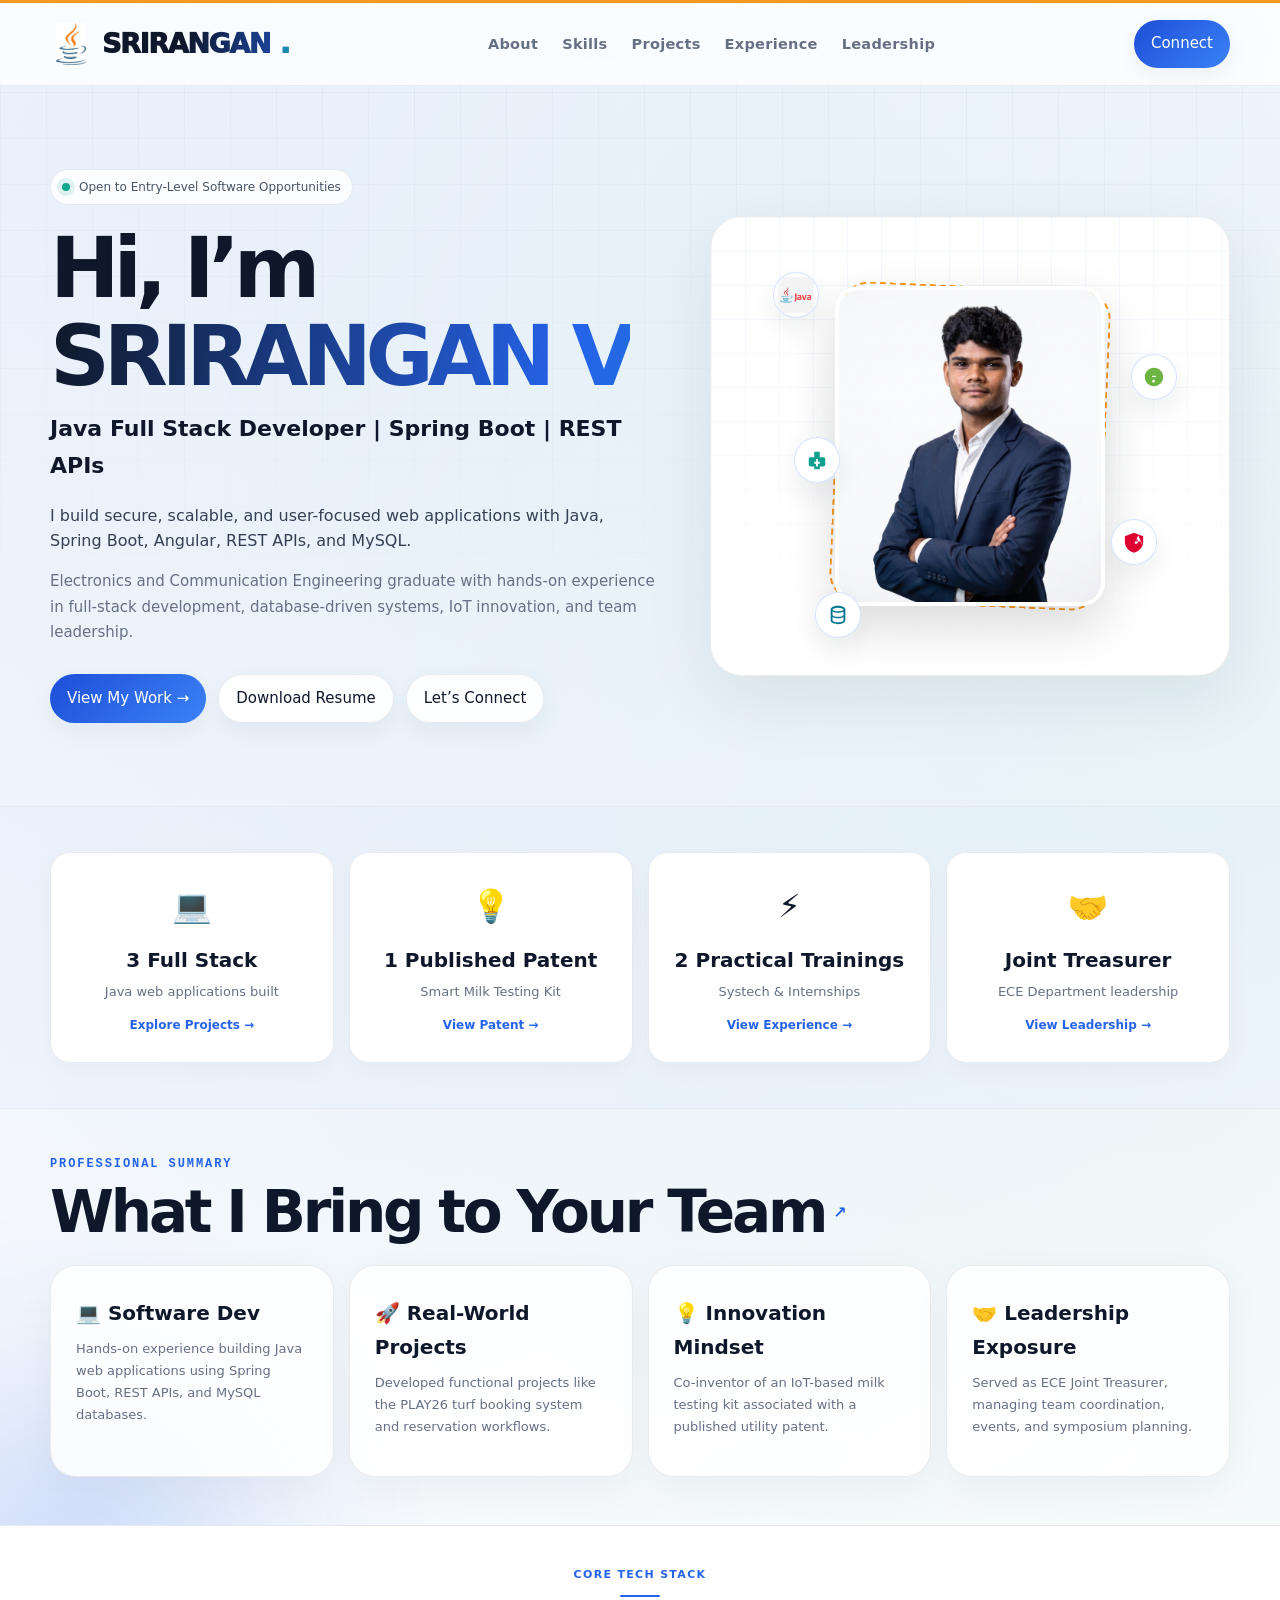
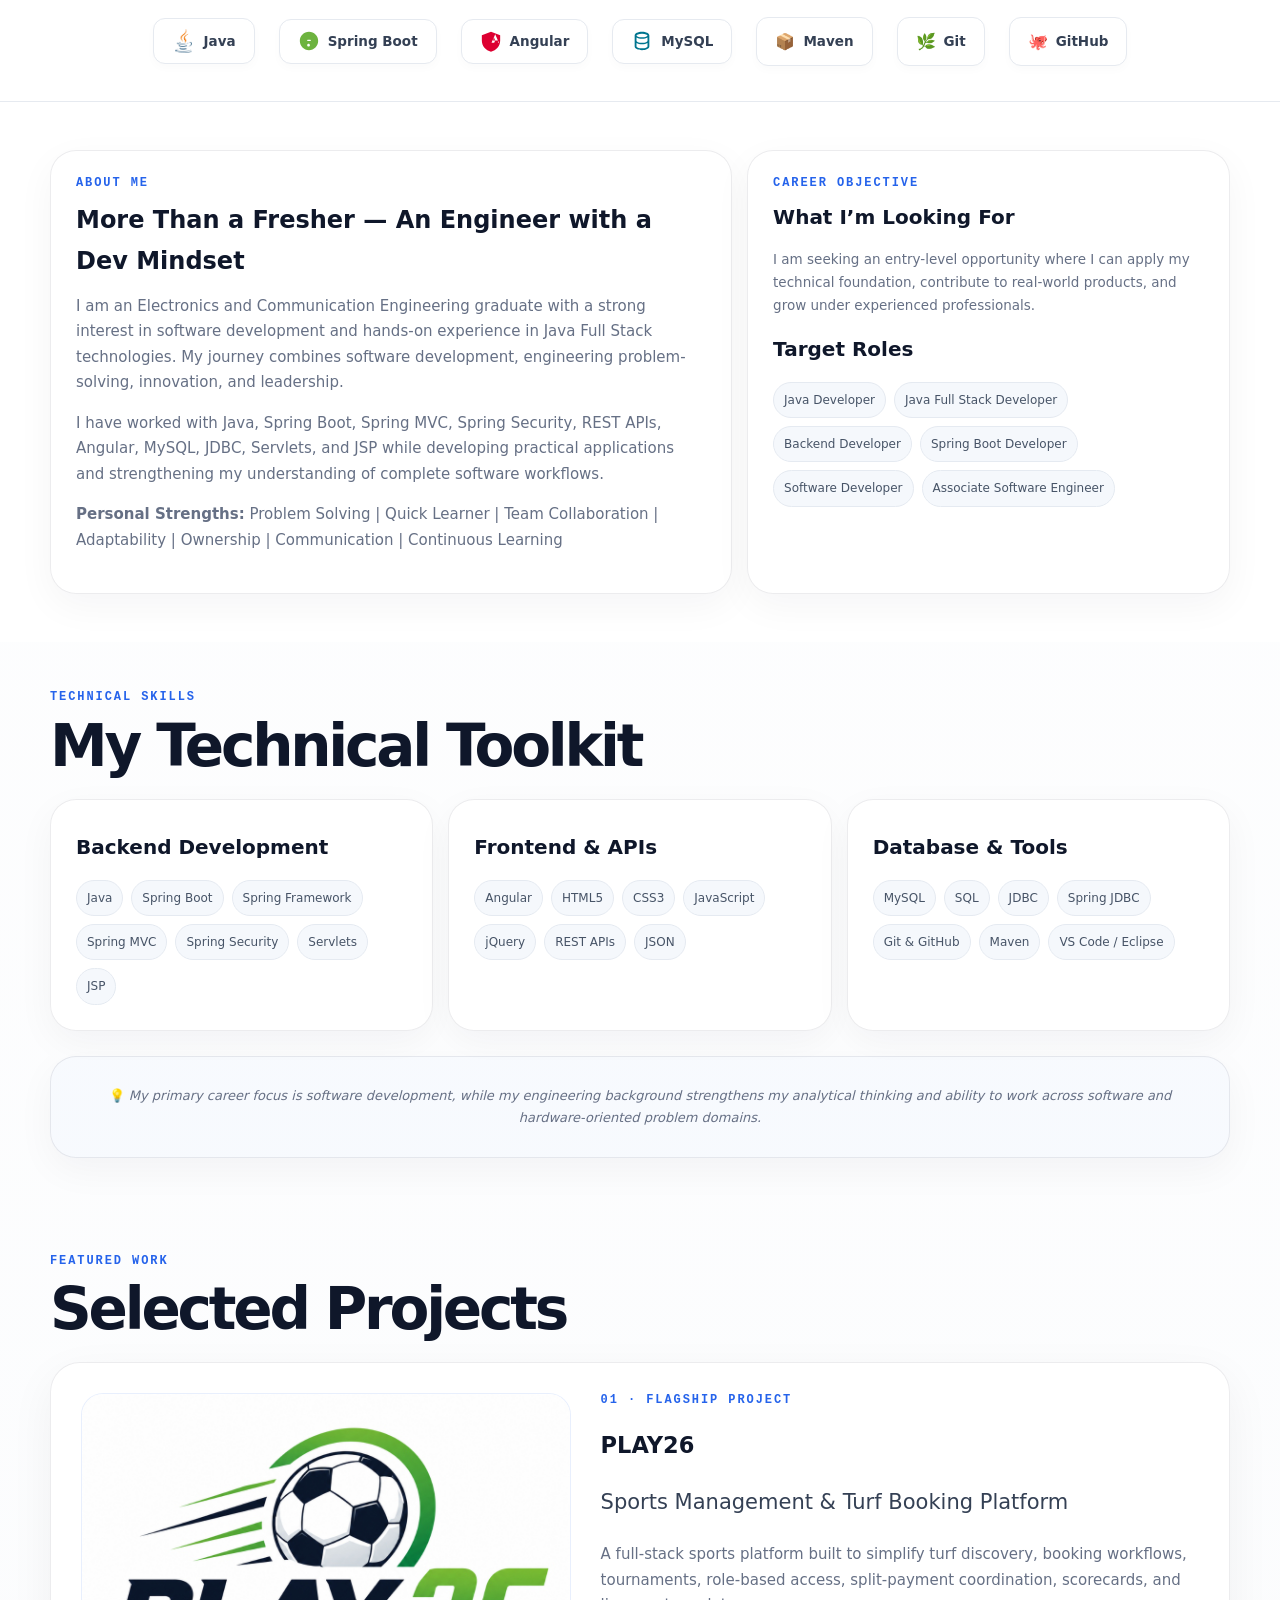
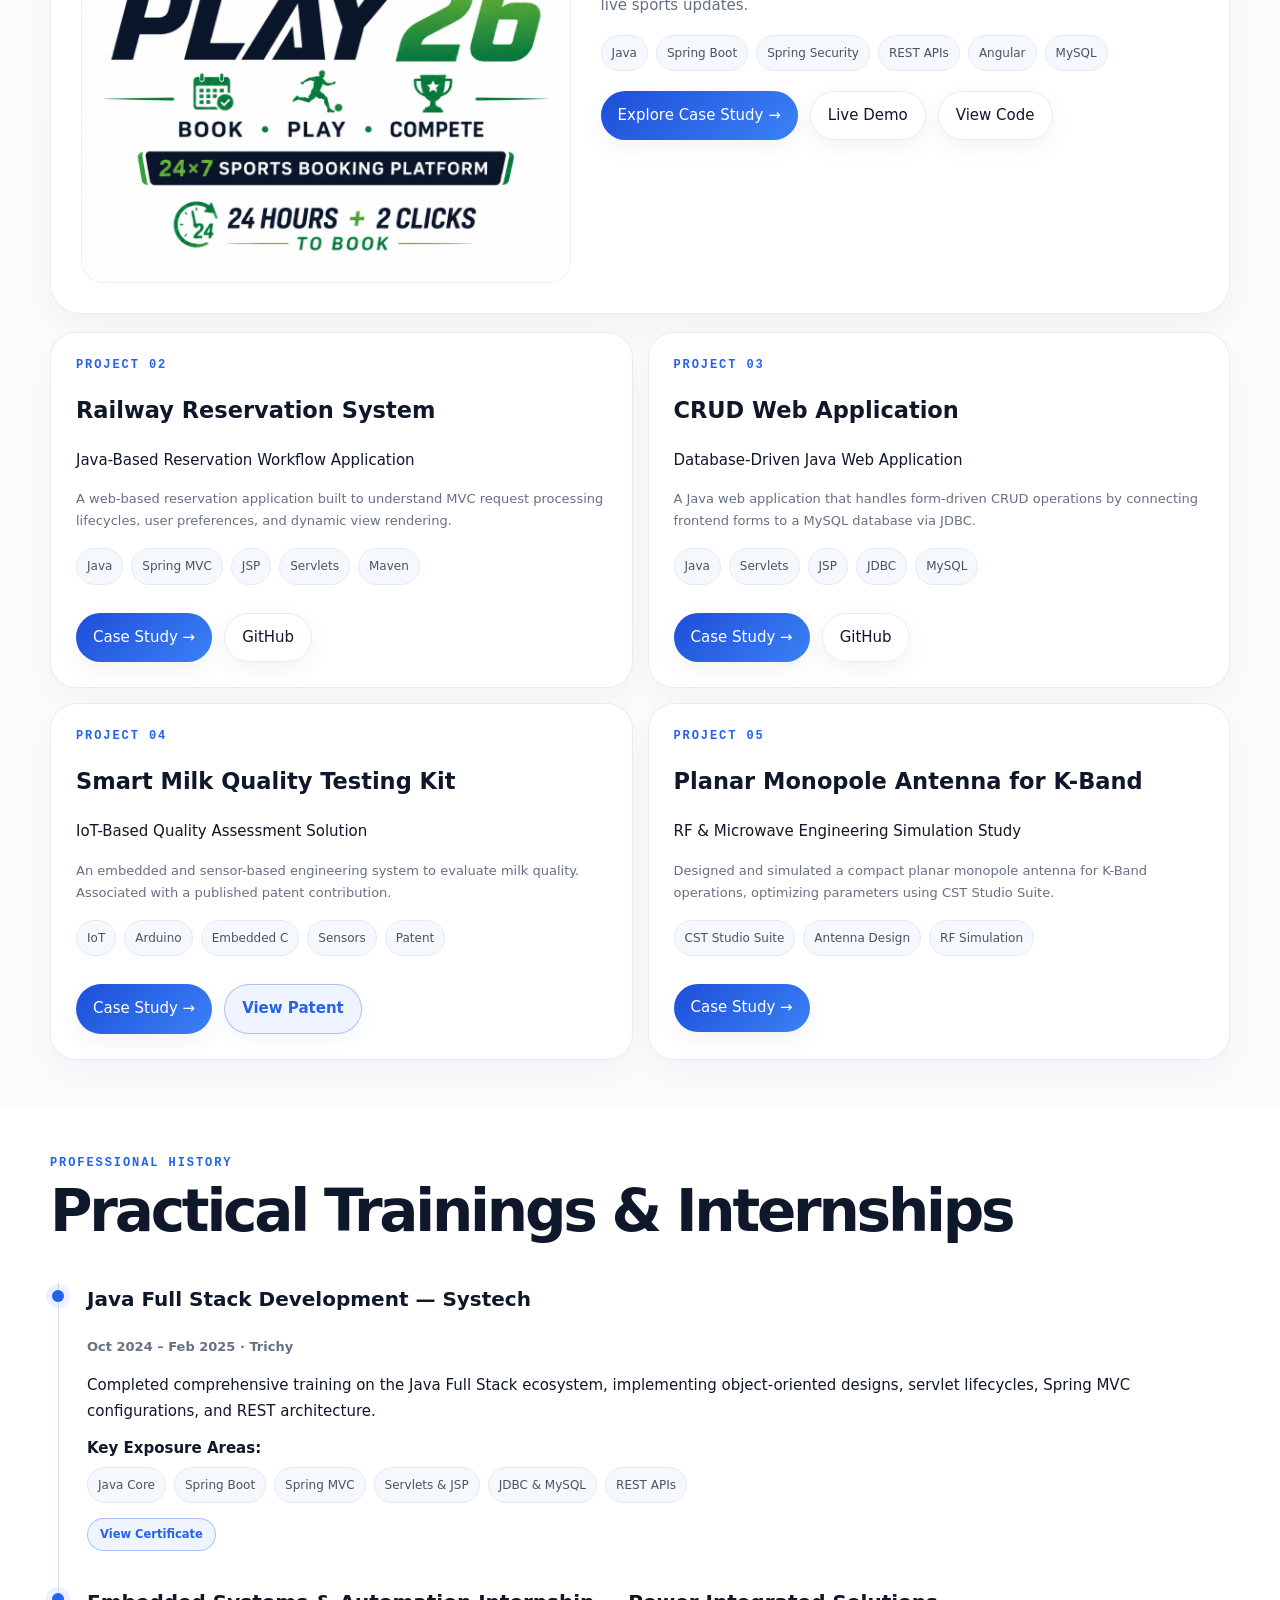
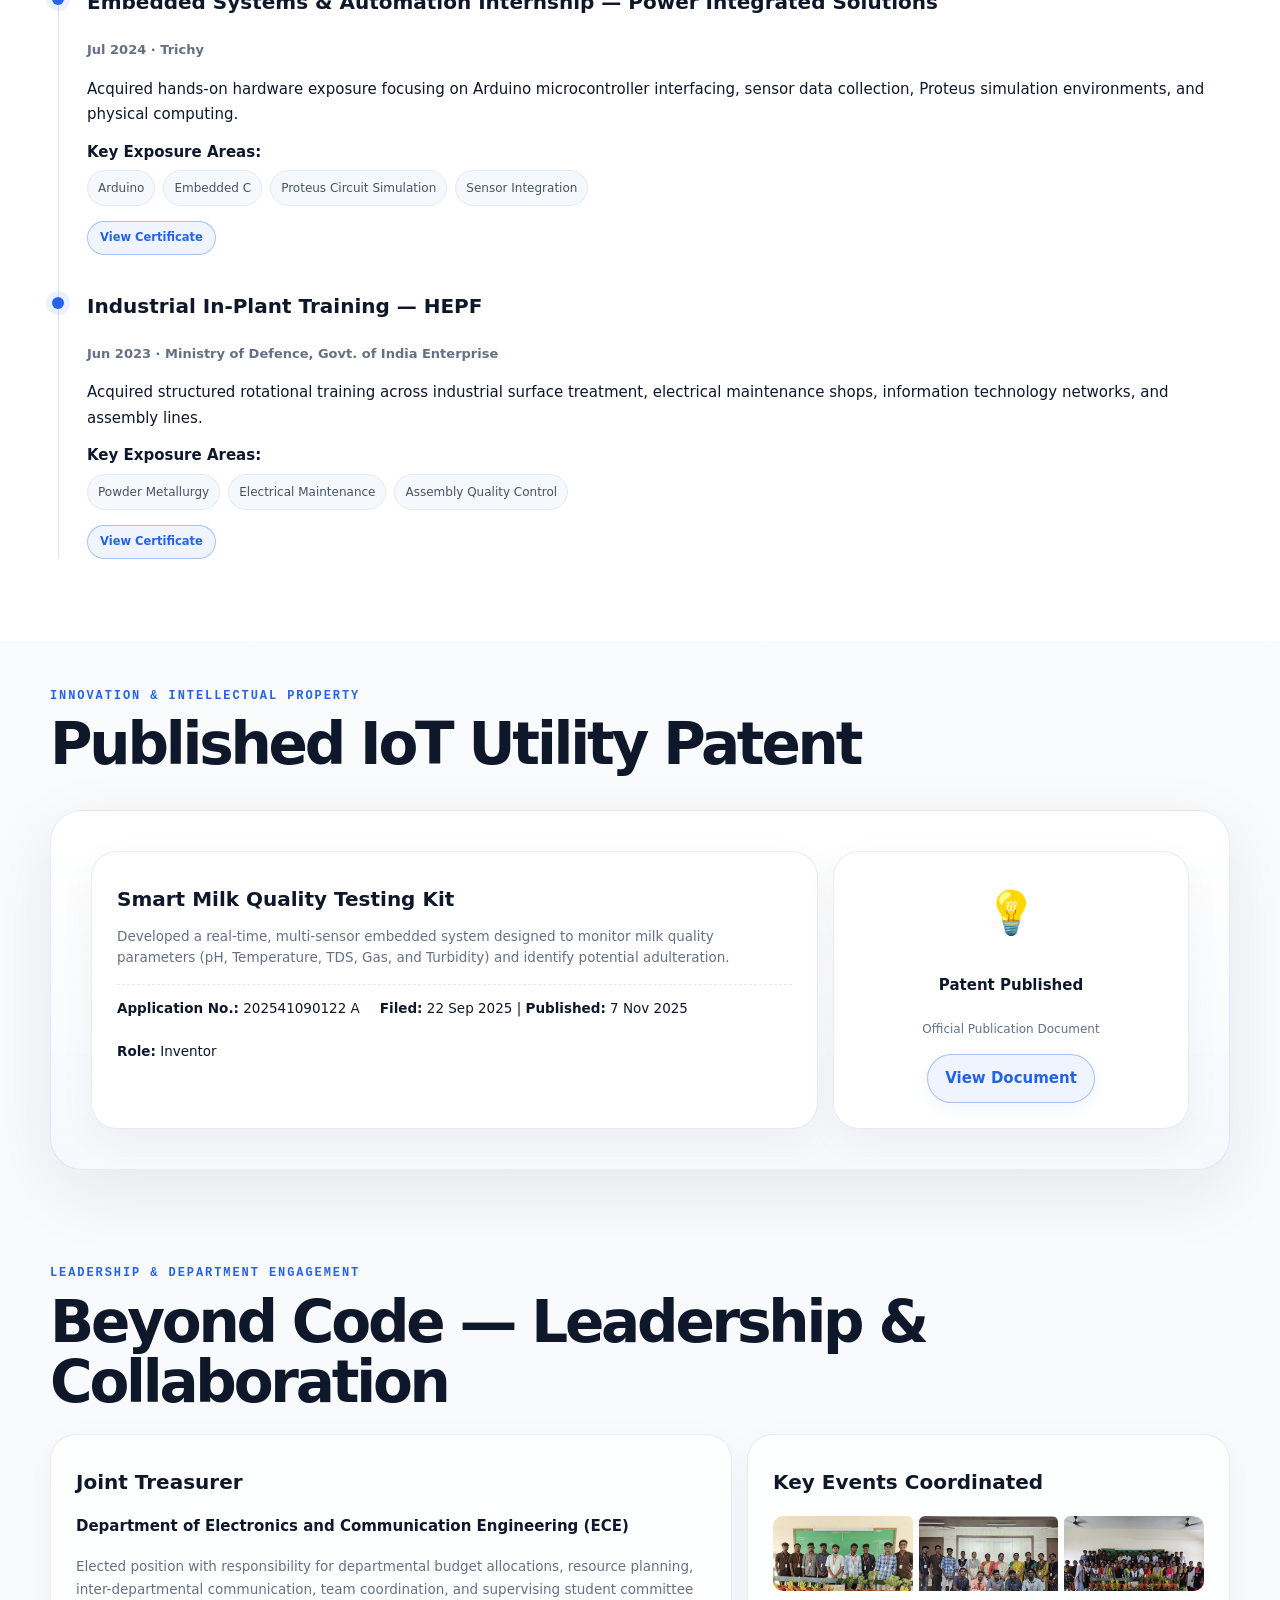
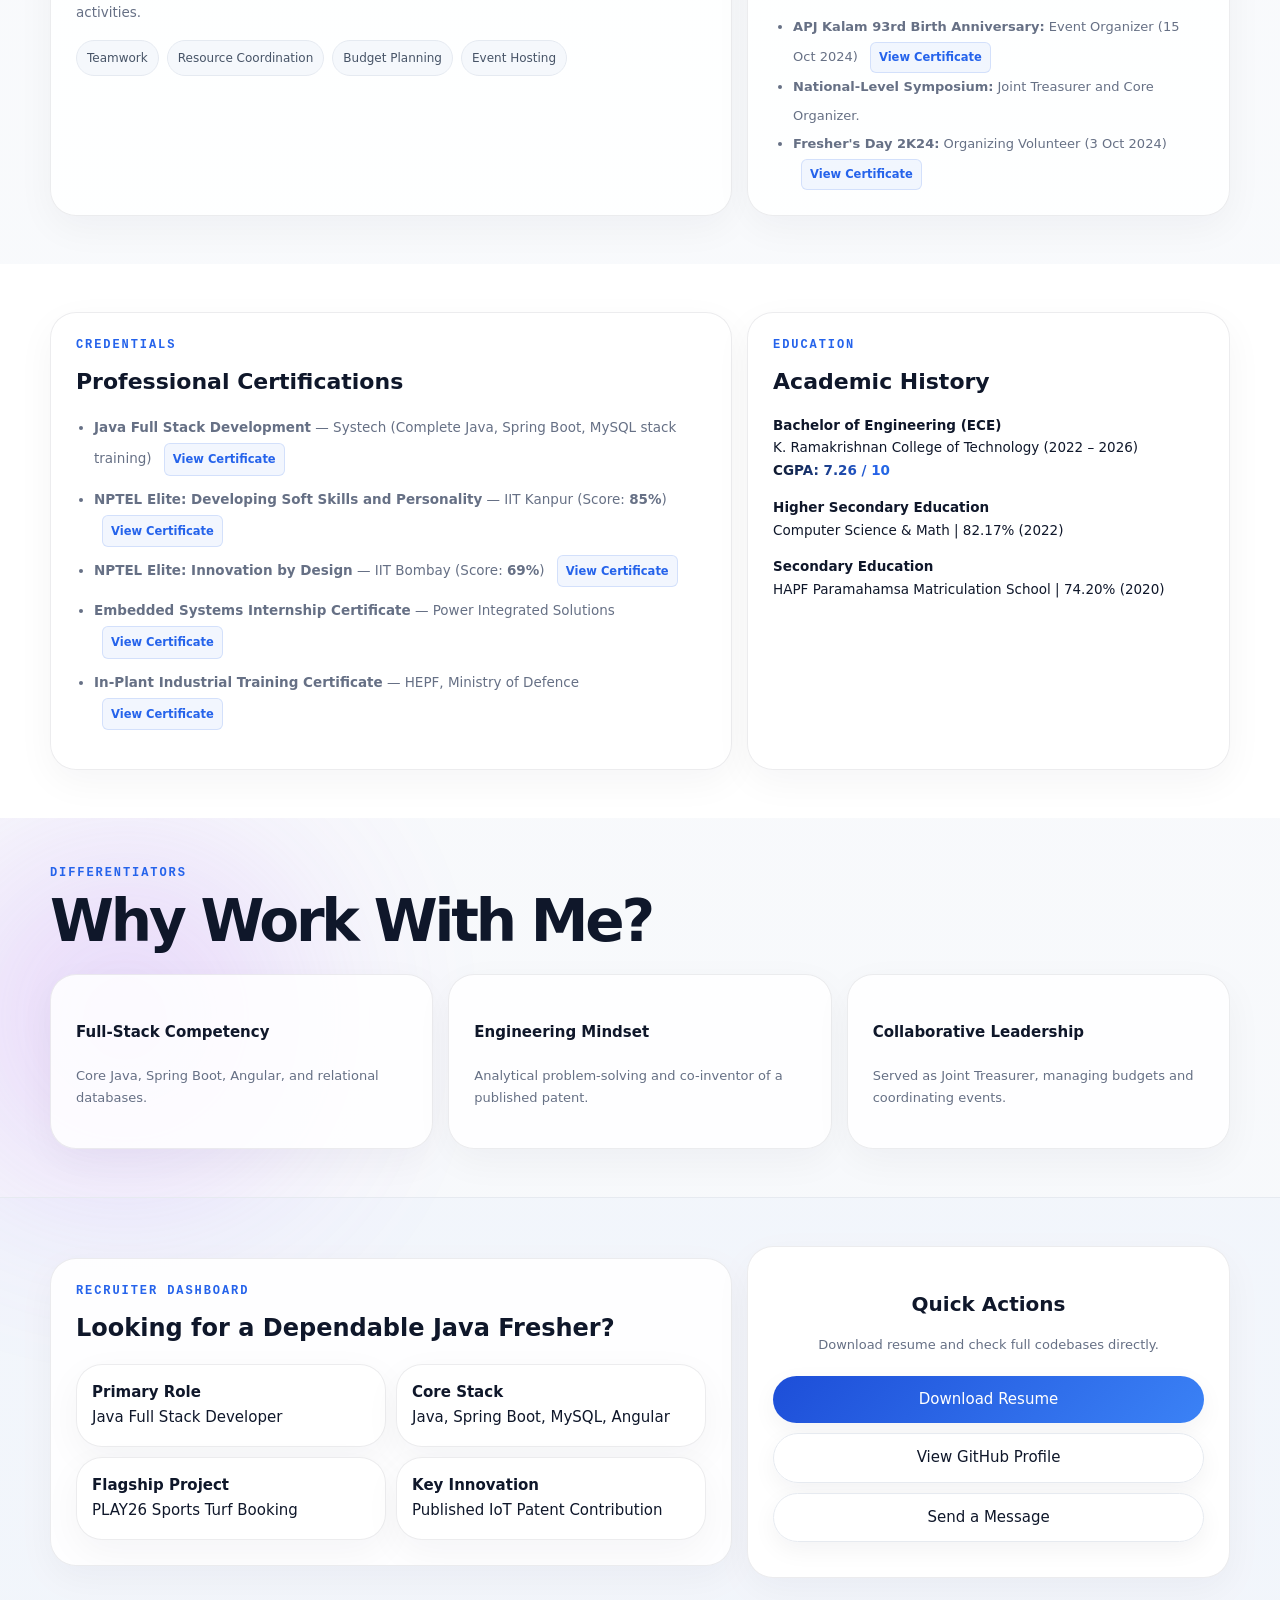
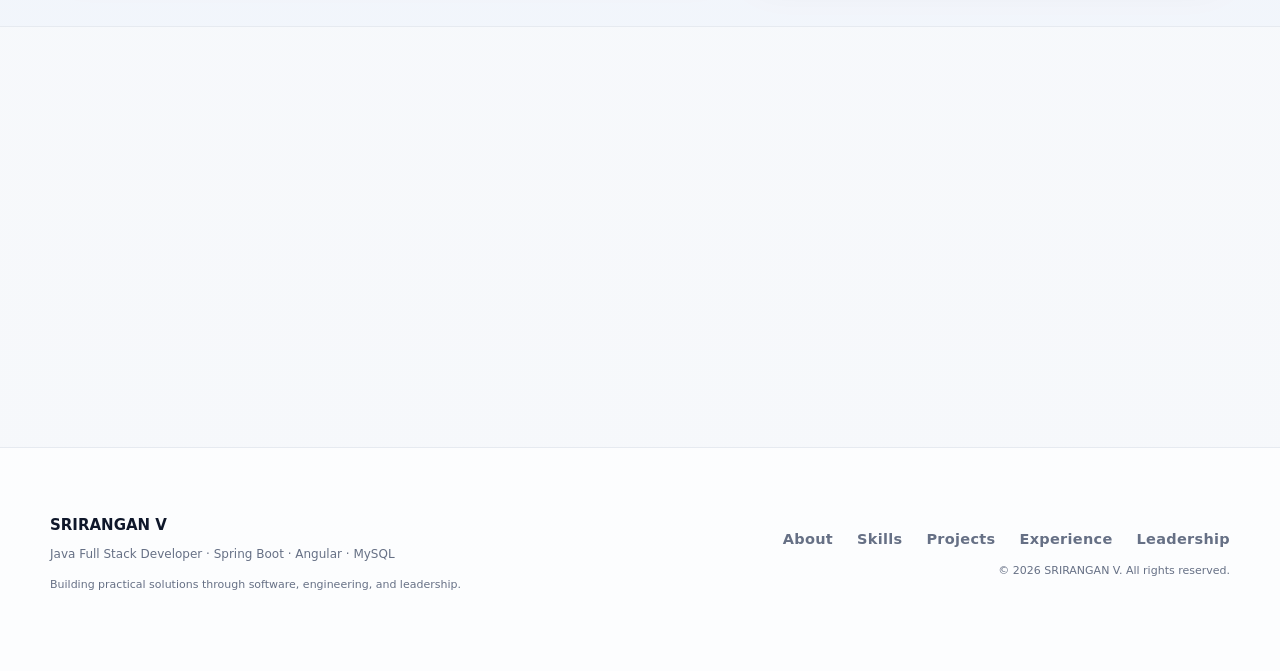
==== index.html @ 3743f61c "Initial commit of upgraded portfolio" ====
<!doctype html>
<html lang="en">
<head>
  <meta charset="utf-8">
  <meta name="viewport" content="width=device-width,initial-scale=1">
  <title>SRIRANGAN V | Java Full Stack Developer Portfolio</title>
  <meta name="description" content="Portfolio of SRIRANGAN V, Java Full Stack Developer focused on Java, Spring Boot, REST APIs, Angular and MySQL.">
  <meta property="og:title" content="SRIRANGAN V | Java Full Stack Developer">
  <meta property="og:description" content="Portfolio of SRIRANGAN V, Java Full Stack Developer focused on Java, Spring Boot, REST APIs, Angular and MySQL.">
  <meta property="og:type" content="article">
  <meta name="twitter:card" content="summary_large_image">
  <script type="application/ld+json">
  {
    "@context": "https://schema.org",
    "@type": "Person",
    "name": "SRIRANGAN V",
    "jobTitle": "Java Full Stack Developer",
    "sameAs": ["https://github.com/SriranganV", "https://linkedin.com/in/srirangan-v-452450255"]
  }
  </script>
  <link rel="stylesheet" href="styles.css">
</head>
<body class="pageIn">

  <!-- Navigation -->
  <nav class="nav">
    <div class="wrap navin">
      <a class="brand" href="index.html" style="display:flex; align-items:center; gap:10px;"><img src="images/java_cup_logo.png" alt="Java Logo" class="brand-logo" style="width:42px; height:42px; object-fit:contain;">SRIRANGAN<span>.</span></a>
      <div class="links">
        <a href="sections/about.html">About</a>
        <a href="sections/skills.html">Skills</a>
        <a href="sections/projects.html">Projects</a>
        <a href="sections/experience.html">Experience</a>
        <a href="sections/leadership.html">Leadership</a>
      </div>
      <a class="btn primary" href="sections/contact.html">Connect</a>
    </div>
  </nav>

  <main style="position:relative; overflow:hidden;">
    <!-- Ambient Glow Auroras -->
    <div class="bg-glow blue-glow"></div>
    <div class="bg-glow mint-glow"></div>
    <div class="bg-glow purple-glow"></div>

    <!-- 1. Hero Section -->
    <div class="wrap hero">
      <div class="reveal">
        <div class="badge"><span class="dot"></span> Open to Entry-Level Software Opportunities</div>
        <h1 style="font-size: clamp(40px, 6.5vw, 84px); margin-bottom: 5px; line-height: 1.05; position: relative; display: inline-block;">Hi, I’m <span class="grad">SRIRANGAN V</span><span class="name-glow"></span></h1>
        <p class="lead" style="font-size: clamp(16px, 2.2vw, 22px); font-weight: 855; margin-top: 5px; margin-bottom: 18px; color: var(--ink);">Java Full Stack Developer | Spring Boot | REST APIs</p>
        <p class="lead" style="font-size: 16px; line-height: 1.6; margin-bottom: 12px;">I build secure, scalable, and user-focused web applications with Java, Spring Boot, Angular, REST APIs, and MySQL.</p>
        <p class="muted">Electronics and Communication Engineering graduate with hands-on experience in full-stack development, database-driven systems, IoT innovation, and team leadership.</p>
        <div class="actions">
          <a class="btn primary" href="#projects">View My Work →</a>
          <a class="btn" href="certificates/resume.pdf" target="_blank">Download Resume</a>
          <a class="btn" href="sections/contact.html">Let’s Connect</a>
        </div>
      </div>
      <div class="arch reveal" style="display:flex; justify-content:center; align-items:center; position:relative; min-height:460px; background:#fff; overflow:hidden;">
        <!-- Java Theme Backglow -->
        <div style="position:absolute; width:260px; height:260px; background:radial-gradient(circle,rgba(248,152,32,0.22) 0%,rgba(83,130,161,0.14) 50%,transparent 70%); filter:blur(24px); z-index:1; top:50%; left:50%; transform:translate(-50%,-50%);"></div>
        
        <!-- Java Theme Offset Frame -->
        <div class="offset-frame" style="position:absolute; width:270px; height:320px; border:2.5px dashed #f89820; border-radius:28px; transform:rotate(2.5deg); transition:all 0.5s ease; z-index: 1;"></div>
        
        <img src="images/srirangan.jpg" alt="SRIRANGAN V" style="width: 270px; height: 320px; object-fit: cover; border-radius: 24px; border: 4px solid #fff; box-shadow: 0 20px 50px rgba(0,0,0,0.15); z-index: 10; transition: transform 0.5s cubic-bezier(0.2, 0.8, 0.2, 1), box-shadow 0.5s ease;">
        <div class="node icon-only n1" style="z-index:12; overflow:hidden; background:#fff; display:flex; align-items:center; justify-content:center; padding: 4px;"><img src="images/java_logo.png" alt="Java Logo" style="max-width:100%; max-height:100%; object-fit:contain;"></div>
        <div class="node icon-only n2" style="z-index:12;"><svg viewBox="0 0 24 24" width="22" height="22" fill="#6db33f"><path d="M12 2C6.48 2 2 6.48 2 12s4.48 10 10 10 10-4.48 10-10S17.52 2 12 2zm1 14.5c0 .83-.67 1.5-1.5 1.5s-1.5-.67-1.5-1.5.67-1.5 1.5-1.5 1.5.67 1.5 1.5zm.36-4.5h-2.72c-.41 0-.75-.34-.75-.75s.34-.75.75-.75h2.72c.41 0 .75.34.75.75s-.34.75-.75.75z"/></svg></div>
        <div class="node icon-only n3" style="z-index:12;"><svg viewBox="0 0 24 24" width="22" height="22" fill="#0f9f8f"><path d="M19 9h-4V3H9v6H5c-1.1 0-2 .9-2 2v6c0 1.1.9 2 2 2h4v3h6v-3h4c1.1 0 2-.9 2-2v-6c0-1.1-.9-2-2-2zm-6 10h-2v-3H9v-2h2v-3h2v3h2v2h-2v3z"/></svg></div>
        <div class="node icon-only n4" style="z-index:12;"><svg viewBox="0 0 24 24" width="22" height="22" fill="#dd0031"><path d="M12 2L2 5.6v5.8c0 6.2 4.3 10.7 10 12.2 5.7-1.5 10-6 10-12.2V5.6L12 2zm7.6 9.4h-3.1l-1 2.5h-2.9l4-9.3 4 9.3h-1zm-4.3-3.1l1.2 3.1h-2.4l1.2-3.1z"/></svg></div>
        <div class="node icon-only n5" style="z-index:12;"><svg viewBox="0 0 24 24" width="22" height="22" fill="#00758f"><path d="M12 2C7.58 2 4 3.79 4 6v12c0 2.21 3.58 4 8 4s8-1.79 8-4V6c0-2.21-3.58-4-8-4zm0 2c3.87 0 6 1.34 6 2s-2.13 2-6 2-6-1.34-6-2 2.13-2 6-2zm6 8c0 .66-2.13 2-6 2s-6-1.34-6-2V8.15c1.46.85 3.6 1.35 6 1.35s4.54-.5 6-1.35V12zm0 6c0 .66-2.13 2-6 2s-6-1.34-6-2v-3.85c1.46.85 3.6 1.35 6 1.35s4.54-.5 6-1.35V18z"/></svg></div>
      </div>
    </div>

    <!-- 2. Impact Strip / Snapshot -->
    <section style="background:rgba(37,99,235,.015); border-top:1px solid var(--line); border-bottom:1px solid var(--line); padding:45px 0;">
      <div class="wrap reveal">
        <div class="grid">
          <a class="impact-card s3" href="sections/projects.html" style="text-decoration:none;">
            <span class="icon">💻</span>
            <h3>3 Full Stack</h3>
            <p>Java web applications built</p>
            <span style="font-size:12px; font-weight:800; color:var(--blue); margin-top:12px; display:inline-flex; align-items:center; gap:4px;">Explore Projects →</span>
          </a>
          <a class="impact-card s3" href="projects/smart-milk-kit.html" style="text-decoration:none;">
            <span class="icon">💡</span>
            <h3>1 Published Patent</h3>
            <p>Smart Milk Testing Kit</p>
            <span style="font-size:12px; font-weight:800; color:var(--blue); margin-top:12px; display:inline-flex; align-items:center; gap:4px;">View Patent →</span>
          </a>
          <a class="impact-card s3" href="sections/experience.html" style="text-decoration:none;">
            <span class="icon">⚡</span>
            <h3>2 Practical Trainings</h3>
            <p>Systech & Internships</p>
            <span style="font-size:12px; font-weight:800; color:var(--blue); margin-top:12px; display:inline-flex; align-items:center; gap:4px;">View Experience →</span>
          </a>
          <a class="impact-card s3" href="sections/leadership.html" style="text-decoration:none;">
            <span class="icon">🤝</span>
            <h3>Joint Treasurer</h3>
            <p>ECE Department leadership</p>
            <span style="font-size:12px; font-weight:800; color:var(--blue); margin-top:12px; display:inline-flex; align-items:center; gap:4px;">View Leadership →</span>
          </a>
        </div>
      </div>
    </section>

    <!-- 3. Professional Snapshot Cards -->
    <section>
      <div class="wrap reveal">
        <div class="eyebrow">Professional Summary</div>
        <h2 class="title">
          <a href="sections/about.html" class="redirect-header" style="color:inherit; text-decoration:none; display:inline-flex; align-items:center; gap:8px;">
            What I Bring to Your Team <span class="arrow" style="font-size:16px; color:var(--blue); transition:transform 0.3s ease;">↗</span>
          </a>
        </h2>
        <div class="grid">
          <div class="card s3">
            <h3>💻 Software Dev</h3>
            <p class="muted" style="font-size:13px; margin-top:8px;">Hands-on experience building Java web applications using Spring Boot, REST APIs, and MySQL databases.</p>
          </div>
          <div class="card s3">
            <h3>🚀 Real-World Projects</h3>
            <p class="muted" style="font-size:13px; margin-top:8px;">Developed functional projects like the PLAY26 turf booking system and reservation workflows.</p>
          </div>
          <div class="card s3">
            <h3>💡 Innovation Mindset</h3>
            <p class="muted" style="font-size:13px; margin-top:8px;">Co-inventor of an IoT-based milk testing kit associated with a published utility patent.</p>
          </div>
          <div class="card s3">
            <h3>🤝 Leadership Exposure</h3>
            <p class="muted" style="font-size:13px; margin-top:8px;">Served as ECE Joint Treasurer, managing team coordination, events, and symposium planning.</p>
          </div>
        </div>
      </div>
    </section>

    <!-- 3.5 Technology Stack Row -->
    <section style="background:#fff; border-top:1px solid var(--line); border-bottom:1px solid var(--line); padding:35px 0;">
      <div class="wrap reveal">
        <div style="text-align:center; margin-bottom:20px;">
          <span style="font-size:11px; font-weight:800; color:var(--blue); letter-spacing:0.12em; text-transform:uppercase;">Core Tech Stack</span>
          <div style="width:40px; height:2px; background:var(--blue); margin:8px auto 0; border-radius:99px;"></div>
        </div>
        <div class="grid" style="display:flex; justify-content:center; align-items:center; gap:24px; flex-wrap:wrap;">
          <!-- Java -->
          <div class="tech-stack-item" style="display:flex; align-items:center; gap:8px; padding:10px 18px; border:1px solid var(--line); border-radius:12px; background:#fff; cursor:default; box-shadow:0 4px 10px rgba(0,0,0,0.02);">
            <img src="images/java_cup_logo.png" alt="Java" style="width:24px; height:24px; object-fit:contain;">
            <span style="font-weight:700; font-size:13.5px; color:var(--ink2);">Java</span>
          </div>
          <!-- Spring Boot -->
          <div class="tech-stack-item" style="display:flex; align-items:center; gap:8px; padding:10px 18px; border:1px solid var(--line); border-radius:12px; background:#fff; cursor:default; box-shadow:0 4px 10px rgba(0,0,0,0.02);">
            <svg viewBox="0 0 24 24" width="22" height="22" fill="#6db33f" style="vertical-align:middle;"><path d="M12 2C6.48 2 2 6.48 2 12s4.48 10 10 10 10-4.48 10-10S17.52 2 12 2zm1 14.5c0 .83-.67 1.5-1.5 1.5s-1.5-.67-1.5-1.5.67-1.5 1.5-1.5 1.5.67 1.5 1.5zm.36-4.5h-2.72c-.41 0-.75-.34-.75-.75s.34-.75.75-.75h2.72c.41 0 .75.34.75.75s-.34.75-.75.75z"/></svg>
            <span style="font-weight:700; font-size:13.5px; color:var(--ink2);">Spring Boot</span>
          </div>
          <!-- Angular -->
          <div class="tech-stack-item" style="display:flex; align-items:center; gap:8px; padding:10px 18px; border:1px solid var(--line); border-radius:12px; background:#fff; cursor:default; box-shadow:0 4px 10px rgba(0,0,0,0.02);">
            <svg viewBox="0 0 24 24" width="22" height="22" fill="#dd0031" style="vertical-align:middle;"><path d="M12 2L2 5.6v5.8c0 6.2 4.3 10.7 10 12.2 5.7-1.5 10-6 10-12.2V5.6L12 2zm7.6 9.4h-3.1l-1 2.5h-2.9l4-9.3 4 9.3h-1zm-4.3-3.1l1.2 3.1h-2.4l1.2-3.1z"/></svg>
            <span style="font-weight:700; font-size:13.5px; color:var(--ink2);">Angular</span>
          </div>
          <!-- MySQL -->
          <div class="tech-stack-item" style="display:flex; align-items:center; gap:8px; padding:10px 18px; border:1px solid var(--line); border-radius:12px; background:#fff; cursor:default; box-shadow:0 4px 10px rgba(0,0,0,0.02);">
            <svg viewBox="0 0 24 24" width="22" height="22" fill="#00758f" style="vertical-align:middle;"><path d="M12 2C7.58 2 4 3.79 4 6v12c0 2.21 3.58 4 8 4s8-1.79 8-4V6c0-2.21-3.58-4-8-4zm0 2c3.87 0 6 1.34 6 2s-2.13 2-6 2-6-1.34-6-2 2.13-2 6-2zm6 8c0 .66-2.13 2-6 2s-6-1.34-6-2V8.15c1.46.85 3.6 1.35 6 1.35s4.54-.5 6-1.35V12zm0 6c0 .66-2.13 2-6 2s-6-1.34-6-2v-3.85c1.46.85 3.6 1.35 6 1.35s4.54-.5 6-1.35V18z"/></svg>
            <span style="font-weight:700; font-size:13.5px; color:var(--ink2);">MySQL</span>
          </div>
          <!-- Maven -->
          <div class="tech-stack-item" style="display:flex; align-items:center; gap:8px; padding:10px 18px; border:1px solid var(--line); border-radius:12px; background:#fff; cursor:default; box-shadow:0 4px 10px rgba(0,0,0,0.02);">
            <span style="font-size:16px;">📦</span>
            <span style="font-weight:700; font-size:13.5px; color:var(--ink2);">Maven</span>
          </div>
          <!-- Git -->
          <div class="tech-stack-item" style="display:flex; align-items:center; gap:8px; padding:10px 18px; border:1px solid var(--line); border-radius:12px; background:#fff; cursor:default; box-shadow:0 4px 10px rgba(0,0,0,0.02);">
            <span style="font-size:16px;">🌿</span>
            <span style="font-weight:700; font-size:13.5px; color:var(--ink2);">Git</span>
          </div>
          <!-- GitHub -->
          <div class="tech-stack-item" style="display:flex; align-items:center; gap:8px; padding:10px 18px; border:1px solid var(--line); border-radius:12px; background:#fff; cursor:default; box-shadow:0 4px 10px rgba(0,0,0,0.02);">
            <span style="font-size:16px;">🐙</span>
            <span style="font-weight:700; font-size:13.5px; color:var(--ink2);">GitHub</span>
          </div>
        </div>
      </div>
    </section>

    <!-- 4. About Me & Career Objective -->
    <section style="background:#fff;">
      <div class="wrap reveal">
        <div class="grid">
          <div class="card s7">
            <div class="eyebrow">About Me</div>
            <h3 style="margin-top:10px; font-size:24px;">More Than a Fresher — An Engineer with a Dev Mindset</h3>
            <p class="muted" style="margin-top:12px;">I am an Electronics and Communication Engineering graduate with a strong interest in software development and hands-on experience in Java Full Stack technologies. My journey combines software development, engineering problem-solving, innovation, and leadership.</p>
            <p class="muted" style="margin-top:10px;">I have worked with Java, Spring Boot, Spring MVC, Spring Security, REST APIs, Angular, MySQL, JDBC, Servlets, and JSP while developing practical applications and strengthening my understanding of complete software workflows.</p>
            <p class="muted" style="margin-top:10px;"><strong>Personal Strengths:</strong> Problem Solving | Quick Learner | Team Collaboration | Adaptability | Ownership | Communication | Continuous Learning</p>
          </div>
          <div class="card s5">
            <div class="eyebrow">Career Objective</div>
            <h3 style="margin-top:10px;">What I’m Looking For</h3>
            <p class="muted" style="font-size:13.5px; margin-bottom:15px;">I am seeking an entry-level opportunity where I can apply my technical foundation, contribute to real-world products, and grow under experienced professionals.</p>
            <h3>Target Roles</h3>
            <div class="chips">
              <span class="chip">Java Developer</span>
              <span class="chip">Java Full Stack Developer</span>
              <span class="chip">Backend Developer</span>
              <span class="chip">Spring Boot Developer</span>
              <span class="chip">Software Developer</span>
              <span class="chip">Associate Software Engineer</span>
            </div>
          </div>
        </div>
      </div>
    </section>

    <!-- 5. Technical Toolkit -->
    <section>
      <div class="wrap reveal">
        <div class="eyebrow">Technical Skills</div>
        <h2 class="title">My Technical Toolkit</h2>
        <div class="grid">
          <div class="card s4">
            <h3>Backend Development</h3>
            <div class="chips">
              <span class="chip">Java</span>
              <span class="chip">Spring Boot</span>
              <span class="chip">Spring Framework</span>
              <span class="chip">Spring MVC</span>
              <span class="chip">Spring Security</span>
              <span class="chip">Servlets</span>
              <span class="chip">JSP</span>
            </div>
          </div>
          <div class="card s4">
            <h3>Frontend & APIs</h3>
            <div class="chips">
              <span class="chip">Angular</span>
              <span class="chip">HTML5</span>
              <span class="chip">CSS3</span>
              <span class="chip">JavaScript</span>
              <span class="chip">jQuery</span>
              <span class="chip">REST APIs</span>
              <span class="chip">JSON</span>
            </div>
          </div>
          <div class="card s4">
            <h3>Database & Tools</h3>
            <div class="chips">
              <span class="chip">MySQL</span>
              <span class="chip">SQL</span>
              <span class="chip">JDBC</span>
              <span class="chip">Spring JDBC</span>
              <span class="chip">Git & GitHub</span>
              <span class="chip">Maven</span>
              <span class="chip">VS Code / Eclipse</span>
            </div>
          </div>
          <div class="card s12" style="margin-top:10px; padding:15px 25px; background:rgba(37,99,235,.02);">
            <p class="muted" style="font-size:13px; text-align:center;">
              💡 <em>My primary career focus is software development, while my engineering background strengthens my analytical thinking and ability to work across software and hardware-oriented problem domains.</em>
            </p>
          </div>
        </div>
      </div>
    </section>

    <!-- 6. Featured Projects -->
    <section id="projects">
      <div class="wrap">
        <div class="eyebrow">Featured Work</div>
        <h2 class="title">Selected Projects</h2>
        
        <!-- Flagship Project: PLAY26 -->
        <article class="project reveal">
          <div class="visual" style="padding:0; overflow:hidden; background:#fff; display:flex; align-items:center; justify-content:center;">
            <img src="images/play26.jpg" alt="PLAY26 Platform" style="max-width:100%; max-height:100%; object-fit:contain; border-radius:18px;">
          </div>
          <div>
            <div class="eyebrow">01 · Flagship Project</div>
            <h2>PLAY26</h2>
            <p class="lead">Sports Management & Turf Booking Platform</p>
            <p class="muted">A full-stack sports platform built to simplify turf discovery, booking workflows, tournaments, role-based access, split-payment coordination, scorecards, and live sports updates.</p>
            <div class="chips">
              <span class="chip">Java</span>
              <span class="chip">Spring Boot</span>
              <span class="chip">Spring Security</span>
              <span class="chip">REST APIs</span>
              <span class="chip">Angular</span>
              <span class="chip">MySQL</span>
            </div>
            <div class="actions" style="margin-top:20px;">
              <a class="btn primary" href="projects/play26.html">Explore Case Study →</a>
              <a class="btn" href="https://play26-turf-booking.onrender.com" target="_blank">Live Demo</a>
              <a class="btn" href="https://github.com/SriranganV" target="_blank">View Code</a>
            </div>
          </div>
        </article>

        <!-- Other Projects Grid -->
        <div class="grid">
          <article class="card s6 reveal">
            <div class="eyebrow">Project 02</div>
            <h2>Railway Reservation System</h2>
            <p>Java-Based Reservation Workflow Application</p>
            <p class="muted" style="font-size:13px; margin:10px 0;">A web-based reservation application built to understand MVC request processing lifecycles, user preferences, and dynamic view rendering.</p>
            <div class="chips" style="margin-bottom:15px;">
              <span class="chip">Java</span>
              <span class="chip">Spring MVC</span>
              <span class="chip">JSP</span>
              <span class="chip">Servlets</span>
              <span class="chip">Maven</span>
            </div>
            <div class="actions">
              <a class="btn primary" href="projects/railway-reservation.html">Case Study →</a>
              <a class="btn" href="https://github.com/SriranganV" target="_blank">GitHub</a>
            </div>
          </article>

          <article class="card s6 reveal">
            <div class="eyebrow">Project 03</div>
            <h2>CRUD Web Application</h2>
            <p>Database-Driven Java Web Application</p>
            <p class="muted" style="font-size:13px; margin:10px 0;">A Java web application that handles form-driven CRUD operations by connecting frontend forms to a MySQL database via JDBC.</p>
            <div class="chips" style="margin-bottom:15px;">
              <span class="chip">Java</span>
              <span class="chip">Servlets</span>
              <span class="chip">JSP</span>
              <span class="chip">JDBC</span>
              <span class="chip">MySQL</span>
            </div>
            <div class="actions">
              <a class="btn primary" href="projects/crud-app.html">Case Study →</a>
              <a class="btn" href="https://github.com/SriranganV" target="_blank">GitHub</a>
            </div>
          </article>

          <article class="card s6 reveal">
            <div class="eyebrow">Project 04</div>
            <h2>Smart Milk Quality Testing Kit</h2>
            <p>IoT-Based Quality Assessment Solution</p>
            <p class="muted" style="font-size:13px; margin:10px 0;">An embedded and sensor-based engineering system to evaluate milk quality. Associated with a published patent contribution.</p>
            <div class="chips" style="margin-bottom:15px;">
              <span class="chip">IoT</span>
              <span class="chip">Arduino</span>
              <span class="chip">Embedded C</span>
              <span class="chip">Sensors</span>
              <span class="chip">Patent</span>
            </div>
            <div class="actions">
              <a class="btn primary" href="projects/smart-milk-kit.html">Case Study →</a>
              <a class="btn cert-btn" href="certificates/patent_published.pdf" target="_blank">View Patent</a>
            </div>
          </article>

          <article class="card s6 reveal">
            <div class="eyebrow">Project 05</div>
            <h2>Planar Monopole Antenna for K-Band</h2>
            <p>RF & Microwave Engineering Simulation Study</p>
            <p class="muted" style="font-size:13px; margin:10px 0;">Designed and simulated a compact planar monopole antenna for K-Band operations, optimizing parameters using CST Studio Suite.</p>
            <div class="chips" style="margin-bottom:15px;">
              <span class="chip">CST Studio Suite</span>
              <span class="chip">Antenna Design</span>
              <span class="chip">RF Simulation</span>
            </div>
            <div class="actions">
              <a class="btn primary" href="projects/k-band-antenna.html">Case Study →</a>
            </div>
          </article>
        </div>
      </div>
    </section>

    <!-- 7. Experience & Practical Training -->
    <section style="background:#fff;">
      <div class="wrap reveal">
        <div class="eyebrow">Professional History</div>
        <h2 class="title">Practical Trainings & Internships</h2>
        <div class="timeline" style="margin-top:40px;">
          <div class="time">
            <h3 style="font-size:20px;">Java Full Stack Development — Systech</h3>
            <p class="muted" style="font-size:13px; font-weight:700; margin:4px 0 10px;">Oct 2024 – Feb 2025 · Trichy</p>
            <p style="margin-bottom:12px;">Completed comprehensive training on the Java Full Stack ecosystem, implementing object-oriented designs, servlet lifecycles, Spring MVC configurations, and REST architecture.</p>
            <div>
              <strong>Key Exposure Areas:</strong>
              <div class="chips" style="margin-top:5px;">
                <span class="chip">Java Core</span>
                <span class="chip">Spring Boot</span>
                <span class="chip">Spring MVC</span>
                <span class="chip">Servlets & JSP</span>
                <span class="chip">JDBC & MySQL</span>
                <span class="chip">REST APIs</span>
              </div>
            </div>
            <a class="btn cert-btn" href="certificates/java_systech.pdf" target="_blank" style="margin-top: 15px; font-size: 11.5px; padding: 6px 12px; box-shadow:none; display:inline-flex;">View Certificate</a>
          </div>

          <div class="time">
            <h3 style="font-size:20px;">Embedded Systems & Automation Internship — Power Integrated Solutions</h3>
            <p class="muted" style="font-size:13px; font-weight:700; margin:4px 0 10px;">Jul 2024 · Trichy</p>
            <p style="margin-bottom:12px;">Acquired hands-on hardware exposure focusing on Arduino microcontroller interfacing, sensor data collection, Proteus simulation environments, and physical computing.</p>
            <div>
              <strong>Key Exposure Areas:</strong>
              <div class="chips" style="margin-top:5px;">
                <span class="chip">Arduino</span>
                <span class="chip">Embedded C</span>
                <span class="chip">Proteus Circuit Simulation</span>
                <span class="chip">Sensor Integration</span>
              </div>
            </div>
            <a class="btn cert-btn" href="certificates/power_integrated.pdf" target="_blank" style="margin-top: 15px; font-size: 11.5px; padding: 6px 12px; box-shadow:none; display:inline-flex;">View Certificate</a>
          </div>

          <div class="time">
            <h3 style="font-size:20px;">Industrial In-Plant Training — HEPF</h3>
            <p class="muted" style="font-size:13px; font-weight:700; margin:4px 0 10px;">Jun 2023 · Ministry of Defence, Govt. of India Enterprise</p>
            <p style="margin-bottom:12px;">Acquired structured rotational training across industrial surface treatment, electrical maintenance shops, information technology networks, and assembly lines.</p>
            <div>
              <strong>Key Exposure Areas:</strong>
              <div class="chips" style="margin-top:5px;">
                <span class="chip">Powder Metallurgy</span>
                <span class="chip">Electrical Maintenance</span>
                <span class="chip">Assembly Quality Control</span>
              </div>
            </div>
            <a class="btn cert-btn" href="certificates/hepf.pdf" target="_blank" style="margin-top: 15px; font-size: 11.5px; padding: 6px 12px; box-shadow:none; display:inline-flex;">View Certificate</a>
          </div>
        </div>
      </div>
    </section>

    <!-- 8. Published Patent -->
    <section>
      <div class="wrap reveal">
        <div class="eyebrow">Innovation & Intellectual Property</div>
        <h2 class="title">Published IoT Utility Patent</h2>
        <div class="panel" style="margin-top:35px; border-color:#2563eb1f; background:linear-gradient(180deg,#fff,rgba(37,99,235,0.01)); padding:40px;">
          <div class="grid">
            <div class="card s8" style="background:#fff;">
              <h3>Smart Milk Quality Testing Kit</h3>
              <p class="muted" style="font-size:13.5px; margin-top:10px; line-height:1.6;">Developed a real-time, multi-sensor embedded system designed to monitor milk quality parameters (pH, Temperature, TDS, Gas, and Turbidity) and identify potential adulteration.</p>
              <div style="margin-top:15px; border-top:1px dashed var(--line); padding-top:12px; display:flex; flex-wrap:wrap; gap:20px; font-size:13.5px;">
                <span><strong>Application No.:</strong> 202541090122 A</span>
                <span><strong>Filed:</strong> 22 Sep 2025 | <strong>Published:</strong> 7 Nov 2025</span>
                <span><strong>Role:</strong> Inventor</span>
              </div>
            </div>
            <div class="card s4" style="background:#fff; display:flex; flex-direction:column; justify-content:center; align-items:center; text-align:center;">
              <span style="font-size:42px; margin-bottom:10px;">💡</span>
              <p><b>Patent Published</b></p>
              <p class="muted" style="font-size:12px; margin:5px 0 15px;">Official Publication Document</p>
              <a class="btn cert-btn" href="certificates/patent_published.pdf" target="_blank">View Document</a>
            </div>
          </div>
        </div>
      </div>
    </section>

    <!-- 9. Beyond Code — Leadership & Collaboration -->
    <section>
      <div class="wrap reveal">
        <div class="eyebrow">Leadership & Department Engagement</div>
        <h2 class="title">Beyond Code — Leadership & Collaboration</h2>
        <div class="grid">
          <div class="card s7">
            <h3>Joint Treasurer</h3>
            <p><b>Department of Electronics and Communication Engineering (ECE)</b></p>
            <p class="muted" style="margin-top:8px; font-size:13.5px;">Elected position with responsibility for departmental budget allocations, resource planning, inter-departmental communication, team coordination, and supervising student committee activities.</p>
            <div class="chips">
              <span class="chip">Teamwork</span>
              <span class="chip">Resource Coordination</span>
              <span class="chip">Budget Planning</span>
              <span class="chip">Event Hosting</span>
            </div>
          </div>
          <div class="card s5" style="display:flex; flex-direction:column; justify-content:center;">
            <h3>Key Events Coordinated</h3>
            
            <!-- Kalam Event Photos Mini Grid -->
            <div style="display:grid; grid-template-columns:repeat(3,1fr); gap:6px; margin:12px 0; height:75px; overflow:hidden; border-radius:10px;">
              <img src="images/kalam_event_1.jpg" alt="Kalam Event 1" style="width:100%; height:100%; object-fit:cover; border-radius:6px; transition:transform 0.4s ease; cursor:pointer;" onclick="window.open('images/kalam_event_1.jpg')">
              <img src="images/kalam_event_2.jpg" alt="Kalam Event 2" style="width:100%; height:100%; object-fit:cover; border-radius:6px; transition:transform 0.4s ease; cursor:pointer;" onclick="window.open('images/kalam_event_2.jpg')">
              <img src="images/kalam_event_3.jpg" alt="Kalam Event 3" style="width:100%; height:100%; object-fit:cover; border-radius:6px; transition:transform 0.4s ease; cursor:pointer;" onclick="window.open('images/kalam_event_3.jpg')">
            </div>

            <ul style="margin:10px 0 0 20px; padding:0; color:var(--muted); font-size:13px; line-height:2.2;">
              <li>
                <strong>APJ Kalam 93rd Birth Anniversary:</strong> Event Organizer (15 Oct 2024)
                <a class="inline-cert" href="certificates/apj_kalam_certificate.pdf" target="_blank">View Certificate</a>
              </li>
              <li><strong>National-Level Symposium:</strong> Joint Treasurer and Core Organizer.</li>
              <li>
                <strong>Fresher's Day 2K24:</strong> Organizing Volunteer (3 Oct 2024)
                <a class="inline-cert" href="certificates/freshers_day_certificate.pdf" target="_blank">View Certificate</a>
              </li>
            </ul>
          </div>
        </div>
      </div>
    </section>

    <!-- 10. Certifications & Achievements -->
    <section style="background:#fff;">
      <div class="wrap reveal">
        <div class="grid">
          <!-- Certifications -->
          <div class="card s7">
            <div class="eyebrow">Credentials</div>
            <h3 style="margin-top:10px; font-size:22px;">Professional Certifications</h3>
            <ul style="margin-top:12px; padding-left:18px; color:var(--muted); font-size:13.5px; line-height:2.3;">
              <li style="margin-bottom:8px;">
                <strong>Java Full Stack Development</strong> — Systech (Complete Java, Spring Boot, MySQL stack training) 
                <a class="inline-cert" href="certificates/java_systech.pdf" target="_blank">View Certificate</a>
              </li>
              <li style="margin-bottom:8px;">
                <strong>NPTEL Elite: Developing Soft Skills and Personality</strong> — IIT Kanpur (Score: <strong>85%</strong>) 
                <a class="inline-cert" href="certificates/nptel_soft_skills.pdf" target="_blank">View Certificate</a>
              </li>
              <li style="margin-bottom:8px;">
                <strong>NPTEL Elite: Innovation by Design</strong> — IIT Bombay (Score: <strong>69%</strong>) 
                <a class="inline-cert" href="certificates/nptel_design.pdf" target="_blank">View Certificate</a>
              </li>
              <li style="margin-bottom:8px;">
                <strong>Embedded Systems Internship Certificate</strong> — Power Integrated Solutions 
                <a class="inline-cert" href="certificates/power_integrated.pdf" target="_blank">View Certificate</a>
              </li>
              <li style="margin-bottom:8px;">
                <strong>In-Plant Industrial Training Certificate</strong> — HEPF, Ministry of Defence 
                <a class="inline-cert" href="certificates/hepf.pdf" target="_blank">View Certificate</a>
              </li>
            </ul>
          </div>
          <!-- Education -->
          <div class="card s5">
            <div class="eyebrow">Education</div>
            <h3 style="margin-top:10px; font-size:22px;">Academic History</h3>
            <div style="margin-top:12px; font-size:13.5px; line-height:1.7;">
              <p><strong>Bachelor of Engineering (ECE)</strong><br>
              K. Ramakrishnan College of Technology (2022 – 2026)<br>
              <span class="grad" style="font-weight:700;">CGPA: 7.26 / 10</span></p>
              
              <p style="margin-top:10px;"><strong>Higher Secondary Education</strong><br>
              Computer Science & Math | 82.17% (2022)</p>
              
              <p style="margin-top:10px;"><strong>Secondary Education</strong><br>
              HAPF Paramahamsa Matriculation School | 74.20% (2020)</p>
            </div>
          </div>
        </div>
      </div>
    </section>

    <!-- 11. Why Work With Me -->
    <section>
      <div class="wrap reveal">
        <div class="eyebrow">Differentiators</div>
        <h2 class="title">Why Work With Me?</h2>
        <div class="grid">
          <div class="card s4">
            <h4>Full-Stack Competency</h4>
            <p class="muted" style="font-size:13px; margin-top:5px;">Core Java, Spring Boot, Angular, and relational databases.</p>
          </div>
          <div class="card s4">
            <h4>Engineering Mindset</h4>
            <p class="muted" style="font-size:13px; margin-top:5px;">Analytical problem-solving and co-inventor of a published patent.</p>
          </div>
          <div class="card s4">
            <h4>Collaborative Leadership</h4>
            <p class="muted" style="font-size:13px; margin-top:5px;">Served as Joint Treasurer, managing budgets and coordinating events.</p>
          </div>
        </div>
      </div>
    </section>

    <!-- 12. Recruiter Quick View Panel (Homepage Embedded) -->
    <section style="background:rgba(37,99,235,.02); border-top:1px solid var(--line); border-bottom:1px solid var(--line);">
      <div class="wrap reveal">
        <div class="grid" style="align-items:center;">
          <div class="card s7">
            <div class="eyebrow">Recruiter Dashboard</div>
            <h3 style="margin-top:10px; font-size:24px;">Looking for a Dependable Java Fresher?</h3>
            <div class="grid" style="margin-top:15px; gap:10px;">
              <div class="card s6" style="padding:15px; background:#fff;">
                <strong>Primary Role</strong><br>Java Full Stack Developer
              </div>
              <div class="card s6" style="padding:15px; background:#fff;">
                <strong>Core Stack</strong><br>Java, Spring Boot, MySQL, Angular
              </div>
              <div class="card s6" style="padding:15px; background:#fff;">
                <strong>Flagship Project</strong><br>PLAY26 Sports Turf Booking
              </div>
              <div class="card s6" style="padding:15px; background:#fff;">
                <strong>Key Innovation</strong><br>Published IoT Patent Contribution
              </div>
            </div>
          </div>
          <div class="card s5" style="background:#fff; text-align:center; padding:35px 25px;">
            <h3>Quick Actions</h3>
            <p class="muted" style="font-size:13px; margin-bottom:20px;">Download resume and check full codebases directly.</p>
            <div style="display:flex; flex-direction:column; gap:10px;">
              <a class="btn primary" href="certificates/resume.pdf" target="_blank">Download Resume</a>
              <a class="btn" href="https://github.com/SriranganV" target="_blank">View GitHub Profile</a>
              <a class="btn" href="sections/contact.html">Send a Message</a>
            </div>
          </div>
        </div>
      </div>
    </section>

    <!-- 13. Contact Section Callout -->
    <section>
      <div class="wrap reveal" style="text-align:center; max-width:700px; margin:auto;">
        <div class="eyebrow">Get In Touch</div>
        <h2 class="title">Let’s Start a Conversation</h2>
        <p class="muted" style="margin-bottom:30px;">I am actively seeking entry-level software opportunities and would love to discuss how my Java, Spring Boot, and analytical engineering background can contribute to your engineering team.</p>
        <div class="actions" style="justify-content:center;">
          <a class="btn primary" href="sections/contact.html">Connect With Me</a>
          <a class="btn" href="mailto:sriranganv110@gmail.com">sriranganv110@gmail.com</a>
        </div>
      </div>
    </section>
  </main>

  <!-- Footer -->
  <footer class="footer">
    <div class="wrap">
      <div class="grid" style="align-items:center;">
        <div class="s6">
          <b>SRIRANGAN V</b>
          <p class="muted" style="font-size:12px; margin-top:5px;">Java Full Stack Developer · Spring Boot · Angular · MySQL</p>
          <p class="muted" style="font-size:11px;">Building practical solutions through software, engineering, and leadership.</p>
        </div>
        <div class="s6" style="text-align:right;">
          <div class="links" style="justify-content:flex-end; margin-bottom:10px;">
            <a href="sections/about.html">About</a>
            <a href="sections/skills.html">Skills</a>
            <a href="sections/projects.html">Projects</a>
            <a href="sections/experience.html">Experience</a>
            <a href="sections/leadership.html">Leadership</a>
          </div>
          <p class="muted" style="font-size:11px;">&copy; 2026 SRIRANGAN V. All rights reserved.</p>
        </div>
      </div>
    </div>
  </footer>

  <script src="app.js"></script>
</body>
</html>
---- styles.css ----
:root{--bg:#f6f8fb;--paper:#fff;--ink:#0f172a;--ink2:#344054;--muted:#667085;--line:#e6eaf0;--blue:#2563eb;--mint:#0f9f8f;--r:26px;--shadow:0 22px 70px rgba(15,23,42,.08)}
*{box-sizing:border-box}html{scroll-behavior:smooth;scroll-padding-top:96px}body{margin:0;color:var(--ink);font:15px/1.7 Inter,ui-sans-serif,system-ui,-apple-system,"Segoe UI",sans-serif;background:radial-gradient(circle at 7% 0,rgba(37,99,235,.09),transparent 23%),radial-gradient(circle at 95% 7%,rgba(15,159,143,.07),transparent 20%),linear-gradient(180deg,#fff,#f6f8fb);overflow-x:hidden}body:before{content:"";position:fixed;inset:0;z-index:-1;pointer-events:none;background-image:linear-gradient(#0f172a08 1px,transparent 1px),linear-gradient(90deg,#0f172a08 1px,transparent 1px);background-size:46px 46px;mask-image:linear-gradient(#000,transparent 76%)}
a{color:inherit;text-decoration:none}.wrap{width:min(1180px,calc(100% - 36px));margin:auto}.nav{position:sticky;top:0;z-index:80;background:#ffffffc7;backdrop-filter:blur(22px) saturate(160%);border-bottom:1px solid #0f172a12;border-top:3.5px solid #f89820;transition:.35s}.nav.scrolled{box-shadow:0 10px 35px #0f172a0f}.navin{height:82px;display:flex;align-items:center;justify-content:space-between;gap:22px}.brand{font-size:27px;font-weight:950;letter-spacing:-.05em;background:linear-gradient(100deg,var(--ink) 35%,var(--blue) 75%,var(--mint) 100%);background-size:160%;-webkit-background-clip:text;color:transparent;transition:transform 0.4s cubic-bezier(0.2,0.8,0.2,1),background-position 0.4s,filter 0.4s;cursor:pointer}.brand:hover{transform:scale(1.03) translateY(-1px);background-position:100%;filter:drop-shadow(0 4px 12px rgba(37,99,235,0.15))}.brand span{background:linear-gradient(135deg,var(--blue),var(--mint));-webkit-background-clip:text;color:transparent;display:inline-block;transition:transform 0.5s cubic-bezier(0.175,0.885,0.32,1.275)}.brand:hover span{transform:scale(1.4) translateY(-2px)}.brand-logo{transition:transform 0.4s cubic-bezier(0.175,0.885,0.32,1.275)}.brand:hover .brand-logo{transform:scale(1.22) rotate(-8deg)}.links{display:flex;gap:24px;color:var(--muted);font-size:14.5px;font-weight:600}.links a{position:relative;transition:color 0.3s ease,transform 0.3s ease;letter-spacing:0.02em}.links a:hover,.links a.active{color:var(--blue);transform:translateY(-1px)}.links a:after{content:"";position:absolute;left:50%;right:50%;bottom:-7px;height:2px;background:linear-gradient(90deg,var(--blue),var(--mint));transition:left 0.3s cubic-bezier(0.2,0.8,0.2,1),right 0.3s cubic-bezier(0.2,0.8,0.2,1);border-radius:99px}.links a:hover:after,.links a.active:after{left:0;right:0}
.offset-frame{transition:transform .5s cubic-bezier(.2,.8,.2,1),border-color .5s ease}
.arch:hover .offset-frame{transform:rotate(0deg) scale(1.025)!important;border-color:#5382a1!important}
.node.icon-only{width:46px;height:46px;padding:0;border-radius:50%;display:flex;align-items:center;justify-content:center;border-color:rgba(37,99,235,.18);box-shadow:0 12px 28px rgba(15,23,42,.07);transition:transform .3s cubic-bezier(.2,.8,.2,1),background-color .3s,border-color .3s,box-shadow .3s}.node.icon-only:hover{transform:translateY(-12px) scale(1.18);border-color:var(--blue);box-shadow:0 18px 36px rgba(37,99,235,0.22)}
.btn{display:inline-flex;align-items:center;justify-content:center;gap:8px;padding:11px 17px;border:1px solid var(--line);border-radius:999px;background:#ffffffe8;box-shadow:0 8px 24px #0f172a0d;transition:.32s cubic-bezier(.2,.8,.2,1)}.btn:hover{transform:translateY(-3px) scale(1.015);box-shadow:0 18px 42px #2563eb24;border-color:#2563eb5c}.primary{background:linear-gradient(135deg,#1d4ed8,#3b82f6);color:#fff;border:0}.backlink{display:inline-flex;color:var(--muted);font-weight:800;transition:.25s}.backlink:hover{color:var(--blue);transform:translateX(-4px)}
.hero{min-height:80vh;display:grid;grid-template-columns:1.08fr .92fr;align-items:center;gap:50px;padding:78px 0}.badge{display:inline-flex;gap:9px;align-items:center;padding:7px 11px;border:1px solid var(--line);border-radius:999px;background:#ffffffd6;color:#475467;font-size:12px}.dot{width:8px;height:8px;border-radius:50%;background:#10a68f;box-shadow:0 0 0 5px #10a68f1f;animation:pulseDot 2.2s infinite}@keyframes pulseDot{50%{box-shadow:0 0 0 10px transparent}}h1{font-size:clamp(48px,7vw,92px);line-height:.92;letter-spacing:-.075em;margin:20px 0}.grad{background:linear-gradient(100deg,#101828,#2563eb,#0f9f8f);background-size:180%;-webkit-background-clip:text;color:transparent;animation:grad 7s ease infinite;display:inline-block;transition:transform 0.4s cubic-bezier(0.2,0.8,0.2,1),filter 0.4s ease;cursor:default}.grad:hover{transform:scale(1.03) translateY(-2px);filter:drop-shadow(0 12px 24px rgba(37,99,235,0.22))}.name-glow{position:absolute;inset:-15px -25px;background:radial-gradient(circle,rgba(37,99,235,0.1) 0%,rgba(15,159,143,0.02) 50%,transparent 70%);opacity:0;transition:opacity 0.6s ease,transform 0.6s ease;pointer-events:none;z-index:-1;filter:blur(10px);border-radius:30px}h1:hover .name-glow{opacity:1;transform:scale(1.08)}@keyframes grad{50%{background-position:100%}}.lead{font-size:clamp(17px,2vw,21px);color:var(--ink2)}.muted{color:var(--muted)}.actions{display:flex;gap:12px;flex-wrap:wrap;margin-top:28px}
.arch,.panel{background:#ffffffdb;border:1px solid #0f172a14;border-radius:32px;box-shadow:var(--shadow)}.arch{position:relative;min-height:450px;overflow:hidden;transition:.5s}.arch:hover{transform:translateY(-8px) rotateX(1deg);box-shadow:0 34px 90px #2563eb24}.arch img{transition:transform 0.6s cubic-bezier(0.2,0.8,0.2,1)}.arch:hover img{transform:scale(1.06)}.arch:before{content:"";position:absolute;inset:0;background-image:linear-gradient(#2563eb0f 1px,transparent 1px),linear-gradient(90deg,#2563eb0f 1px,transparent 1px);background-size:34px 34px;mask-image:linear-gradient(#000,transparent)}.node{position:absolute;padding:12px 16px;border:1px solid #2563eb21;border-radius:14px;background:#fff;box-shadow:0 14px 30px #0f172a17;font-weight:850;animation:float 4s ease-in-out infinite}.node:nth-child(2){animation-delay:.4s}.node:nth-child(3){animation-delay:.8s}.node:nth-child(4){animation-delay:1.2s}.node:nth-child(5){animation-delay:1.6s}@keyframes float{50%{transform:translateY(-8px)}}.n1{top:12%;left:12%}.n2{top:30%;right:10%}.n3{top:48%;left:16%}.n4{top:66%;right:14%}.n5{bottom:8%;left:20%}
section{padding:48px 0}.eyebrow{font:850 12px/1.2 ui-monospace,monospace;color:var(--blue);letter-spacing:.16em;text-transform:uppercase}.title{font-size:clamp(34px,5vw,58px);line-height:1.03;letter-spacing:-.055em;margin:12px 0 22px}.grid{display:grid;grid-template-columns:repeat(12,1fr);gap:15px}.s3{grid-column:span 3}.s4{grid-column:span 4}.s5{grid-column:span 5}.s6{grid-column:span 6}.s7{grid-column:span 7}.s8{grid-column:span 8}.s12{grid-column:span 12}
.card{position:relative;background:#ffffffdb;border:1px solid #0f172a14;border-radius:var(--r);padding:25px;box-shadow:0 12px 38px #0f172a0b;overflow:hidden;transition:.4s cubic-bezier(.2,.8,.2,1)}.card:before{content:"";position:absolute;inset:0;background:linear-gradient(120deg,transparent 25%,#2563eb0e,transparent 75%);transform:translateX(-120%);transition:.75s}.card:hover:before{transform:translateX(120%)}.card:hover{transform:translateY(-8px);border-color:#2563eb3d;box-shadow:0 28px 65px #2563eb1a}.card h3{margin:5px 0;font-size:20px}.chips{display:flex;gap:8px;flex-wrap:wrap;margin-top:16px}.chip{padding:7px 10px;border-radius:999px;background:#f5f8fc;border:1px solid #e5eaf1;color:#475467;font-size:12px;transition:.25s}.chip:hover{transform:translateY(-2px);color:#1d4ed8;background:#eef5ff}
.project{display:grid;grid-template-columns:.9fr 1.1fr;gap:30px;padding:30px;margin:18px 0;background:#ffffffdf;border:1px solid #0f172a14;border-radius:30px;box-shadow:0 14px 46px #0f172a0d;transition:.45s}.project:hover{transform:translateY(-9px);box-shadow:0 34px 85px #2563eb1c;border-color:#2563eb3d}.visual{min-height:280px;border-radius:22px;background:radial-gradient(circle at 20% 20%,#2563eb2b,transparent 34%),linear-gradient(145deg,#edf5ff,#fff);border:1px solid #2563eb1a;display:grid;place-items:center;font-size:clamp(34px,5vw,68px);font-weight:950;letter-spacing:-.07em;transition:.55s}.project:hover .visual{transform:scale(1.025)}
.caseHero{padding:62px 0 38px}.caseHero h1{font-size:clamp(44px,7vw,82px);margin-bottom:18px}.headerBand{position:relative;padding:34px;border-radius:32px;background:linear-gradient(135deg,#f8fbff,#fff);border:1px solid #2563eb24;box-shadow:var(--shadow);overflow:hidden}.headerBand:before{content:"";position:absolute;left:0;top:0;bottom:0;width:5px;background:linear-gradient(var(--blue),var(--mint))}.metaRow{display:flex;gap:18px;flex-wrap:wrap;color:var(--muted);margin:16px 0}.metaRow b{color:var(--ink)}
.caseLayout{display:grid;grid-template-columns:250px 1fr;gap:34px;align-items:start}.toc{position:sticky;top:98px;padding:20px}.toc a{display:block;padding:7px 0;color:var(--muted);transition:.25s}.toc a:hover{color:var(--blue);transform:translateX(4px)}.caseContent .panel{padding:32px;margin-bottom:20px}.caseContent h2{font-size:30px;letter-spacing:-.035em;margin-top:8px}.flow{display:flex;gap:9px;align-items:center;flex-wrap:wrap;margin:20px 0}.flow span{padding:10px 13px;border-radius:12px;background:#f5f8fc;border:1px solid var(--line);font-family:ui-monospace,monospace}.flow b{color:var(--blue)}
.featureGrid{display:grid;grid-template-columns:repeat(2,1fr);gap:12px}.feature{padding:18px;border:1px solid var(--line);border-radius:18px;background:#fbfcfe;transition:.3s}.feature:hover{transform:translateY(-4px);border-color:#2563eb40;box-shadow:0 16px 34px #2563eb14}.evidenceGrid{display:grid;grid-template-columns:repeat(2,1fr);gap:14px}.evidence{min-height:190px;border:1px dashed #cbd5e1;border-radius:20px;background:linear-gradient(145deg,#f8fafc,#fff);display:flex;flex-direction:column;align-items:center;justify-content:center;text-align:center;padding:20px;color:var(--muted)}.evidence b{color:var(--ink)}.patentBlock{padding:24px;border-radius:22px;background:linear-gradient(135deg,#effcf9,#fff);border:1px solid #0f9f8f38;margin-bottom:20px}.pagination{display:flex;justify-content:space-between;gap:14px;align-items:center;padding:24px 0 8px}.pagination a{font-weight:800;color:var(--blue)}
.timeline{border-left:1px solid #dce3ec;margin-left:8px;padding-left:28px}.time{position:relative;margin-bottom:34px}.time:before{content:"";position:absolute;left:-35px;top:8px;width:12px;height:12px;border-radius:50%;background:var(--blue);box-shadow:0 0 0 6px #2563eb17}.progress{position:fixed;top:0;left:0;height:3px;background:linear-gradient(90deg,var(--blue),var(--mint));width:0;z-index:100}.reveal{opacity:0;transform:translateY(36px) scale(.985);filter:blur(6px);transition:.85s cubic-bezier(.2,.8,.2,1)}.reveal.show{opacity:1;transform:none;filter:none}.pageIn{animation:pageIn .65s cubic-bezier(.2,.8,.2,1)}@keyframes pageIn{from{opacity:0;transform:translateY(14px);filter:blur(5px)}}.footer{padding:65px 0;border-top:1px solid var(--line);background:#ffffffad}
@media(max-width:850px){.links{display:none}.hero,.project,.caseLayout{grid-template-columns:1fr}.toc{position:relative;top:auto}.grid>*{grid-column:span 12!important}.arch{min-height:360px}.featureGrid,.evidenceGrid{grid-template-columns:1fr}}@media(max-width:520px){.wrap{width:min(100% - 24px,1180px)}section{padding:68px 0}h1{font-size:50px}.project,.headerBand{padding:18px}.pagination{align-items:flex-start;flex-direction:column}}@media(prefers-reduced-motion:reduce){*{animation:none!important;transition-duration:.01ms!important;scroll-behavior:auto!important}.reveal{opacity:1;transform:none;filter:none}}

/* Premium Toast Notification System */
.toast{position:fixed;bottom:24px;right:24px;background:var(--ink);color:#fff;padding:12px 22px;border-radius:999px;box-shadow:0 12px 36px rgba(15,23,42,.15);z-index:200;font-size:13px;display:flex;align-items:center;gap:10px;transform:translateY(100px);opacity:0;transition:.35s cubic-bezier(.2,.8,.2,1);border:1px solid rgba(255,255,255,.08);font-weight:600}
.toast.show{transform:none;opacity:1}
.toast-dot{width:6px;height:6px;border-radius:50%;background:var(--mint);animation:pulseDot 1.5s infinite}

/* Polished "Project visual pending" UI slots */
.evidence.pending{border:1.5px dashed var(--blue);background:linear-gradient(145deg,rgba(37,99,235,.03),#fff);transition:.32s cubic-bezier(.2,.8,.2,1)}
.evidence.pending:hover{transform:translateY(-4px);box-shadow:0 12px 30px rgba(37,99,235,.1);border-color:var(--mint)}
.evidence.pending .pending-status{font-size:11px;color:var(--blue);font-weight:800;letter-spacing:.05em;text-transform:uppercase;margin-top:8px;padding:3px 8px;background:rgba(37,99,235,.06);border-radius:999px;display:inline-flex;align-items:center;gap:5px}

/* Pending button styling to give visual indicator */
.btn.pending-action{position:relative}
/* Ambient Background Glow Auroras */
.bg-glow{position:absolute;width:450px;height:450px;border-radius:50%;filter:blur(110px);pointer-events:none;z-index:-1;opacity:0.45;animation:pulseGlow 12s ease-in-out infinite}
.blue-glow{background:radial-gradient(circle,#2563eb,transparent 65%);top:15%;left:-150px}
.mint-glow{background:radial-gradient(circle,#0f9f8f,transparent 65%);top:55%;right:-150px}
.purple-glow{background:radial-gradient(circle,#a855f7,transparent 65%);top:85%;left:-100px}
@keyframes pulseGlow{0%,100%{transform:scale(1) translate(0,0)}50%{transform:scale(1.15) translate(30px,-20px)}}

/* Enhancements for visual cards on hover */
.project:hover .visual{transform:scale(1.03) rotate(-1.5deg);box-shadow:0 15px 35px rgba(37,99,235,0.12);border-color:#2563eb40}
.node{position:absolute;padding:12px 16px;border:1px solid #2563eb21;border-radius:14px;background:rgba(255,255,255,0.92);backdrop-filter:blur(8px);box-shadow:0 14px 30px #0f172a17;font-weight:850;animation:float 4s ease-in-out infinite;transition:.3s}
.node:hover{transform:translateY(-12px) scale(1.05);color:var(--blue);border-color:#2563eb;box-shadow:0 18px 36px rgba(37,99,235,0.18)}
.btn.pending-action:after{content:"";position:absolute;top:4px;right:4px;width:6px;height:6px;border-radius:50%;background:var(--mint)}
.cert-btn{background:rgba(37,99,235,.07);color:var(--blue);border-color:rgba(37,99,235,.35);font-weight:800;box-shadow:0 6px 16px rgba(37,99,235,0.06);transition:.28s cubic-bezier(.2,.8,.2,1)}
.cert-btn:hover{transform:translateY(-2px) scale(1.01);background:var(--blue);color:#fff;border-color:var(--blue);box-shadow:0 12px 28px rgba(37,99,235,0.22)}
.inline-cert{margin-left:8px;font-size:11.5px;color:var(--blue);font-weight:850;background:rgba(37,99,235,.06);border:1px solid rgba(37,99,235,.15);padding:2px 8px;border-radius:6px;text-decoration:none;display:inline-flex;align-items:center;gap:3px;transition:.22s}
.inline-cert:hover{background:var(--blue);color:#fff;border-color:var(--blue)}
.impact-card{background:#fff!important;border:1px solid var(--line)!important;border-radius:20px!important;padding:26px 20px!important;transition:all .35s cubic-bezier(.2,.8,.2,1)!important;position:relative;overflow:hidden;display:flex;flex-direction:column;align-items:center;justify-content:center;text-align:center;box-shadow:0 8px 24px rgba(15,23,42,.03)}
.impact-card::before{content:"";position:absolute;top:0;left:0;right:0;height:4px;background:linear-gradient(90deg,var(--blue),var(--mint));transform:scaleX(0);transform-origin:left;transition:transform .35s ease}
.impact-card:hover{transform:translateY(-8px) scale(1.02);border-color:rgba(37,99,235,.25)!important;box-shadow:0 18px 40px rgba(37,99,235,.12)!important}
.impact-card:hover::before{transform:scaleX(1)}
.impact-card .icon{font-size:32px;margin-bottom:10px;display:inline-block;transition:transform .35s ease}
.impact-card:hover .icon{transform:scale(1.2) rotate(6deg)}
.impact-card h3{font-size:20px;margin:0 0 4px;color:var(--ink)}
.impact-card p{font-size:13px;margin:0;color:var(--muted)}
.tech-stack-item{transition:transform .4s cubic-bezier(.2,.8,.2,1),border-color .4s,box-shadow .4s!important}
.tech-stack-item:hover{transform:translateY(-5px);border-color:rgba(37,99,235,.25)!important;box-shadow:0 10px 24px rgba(37,99,235,.07)!important}
.redirect-header:hover .arrow{transform:translate(3px,-3px)}
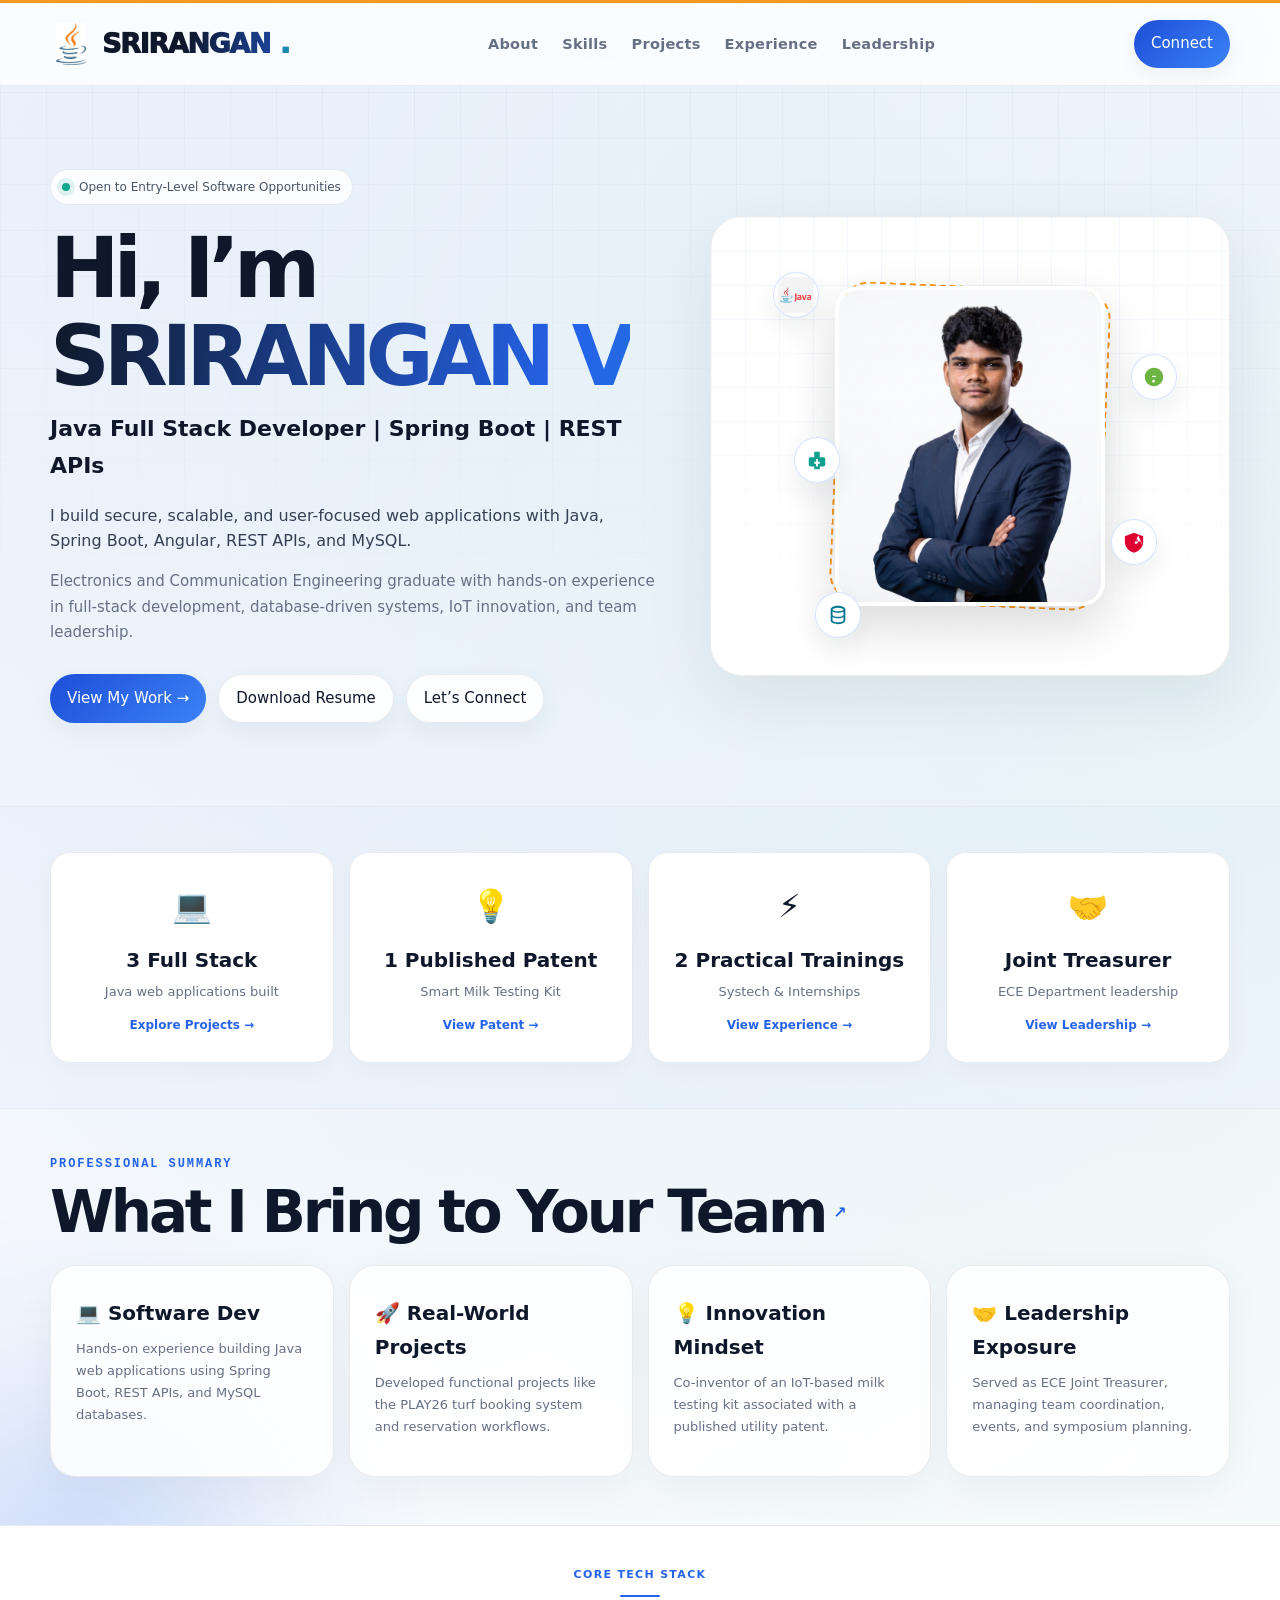
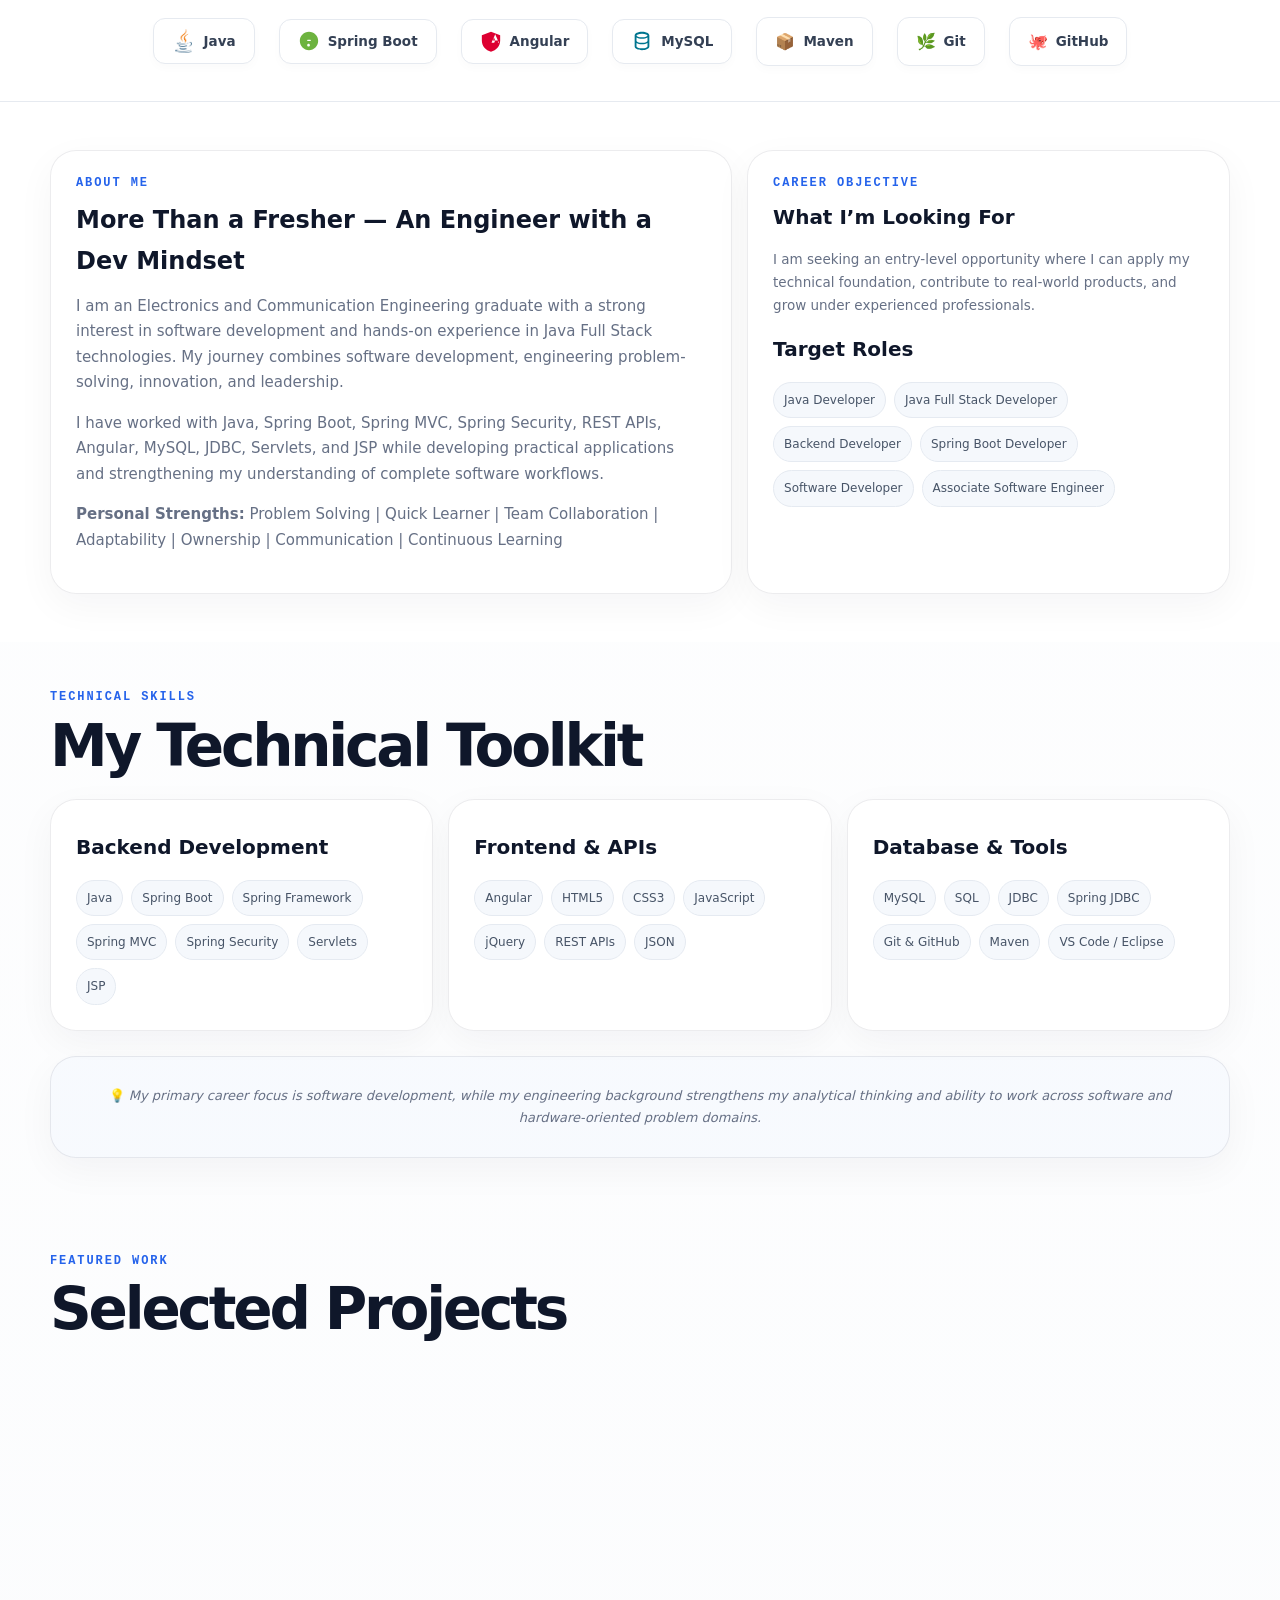
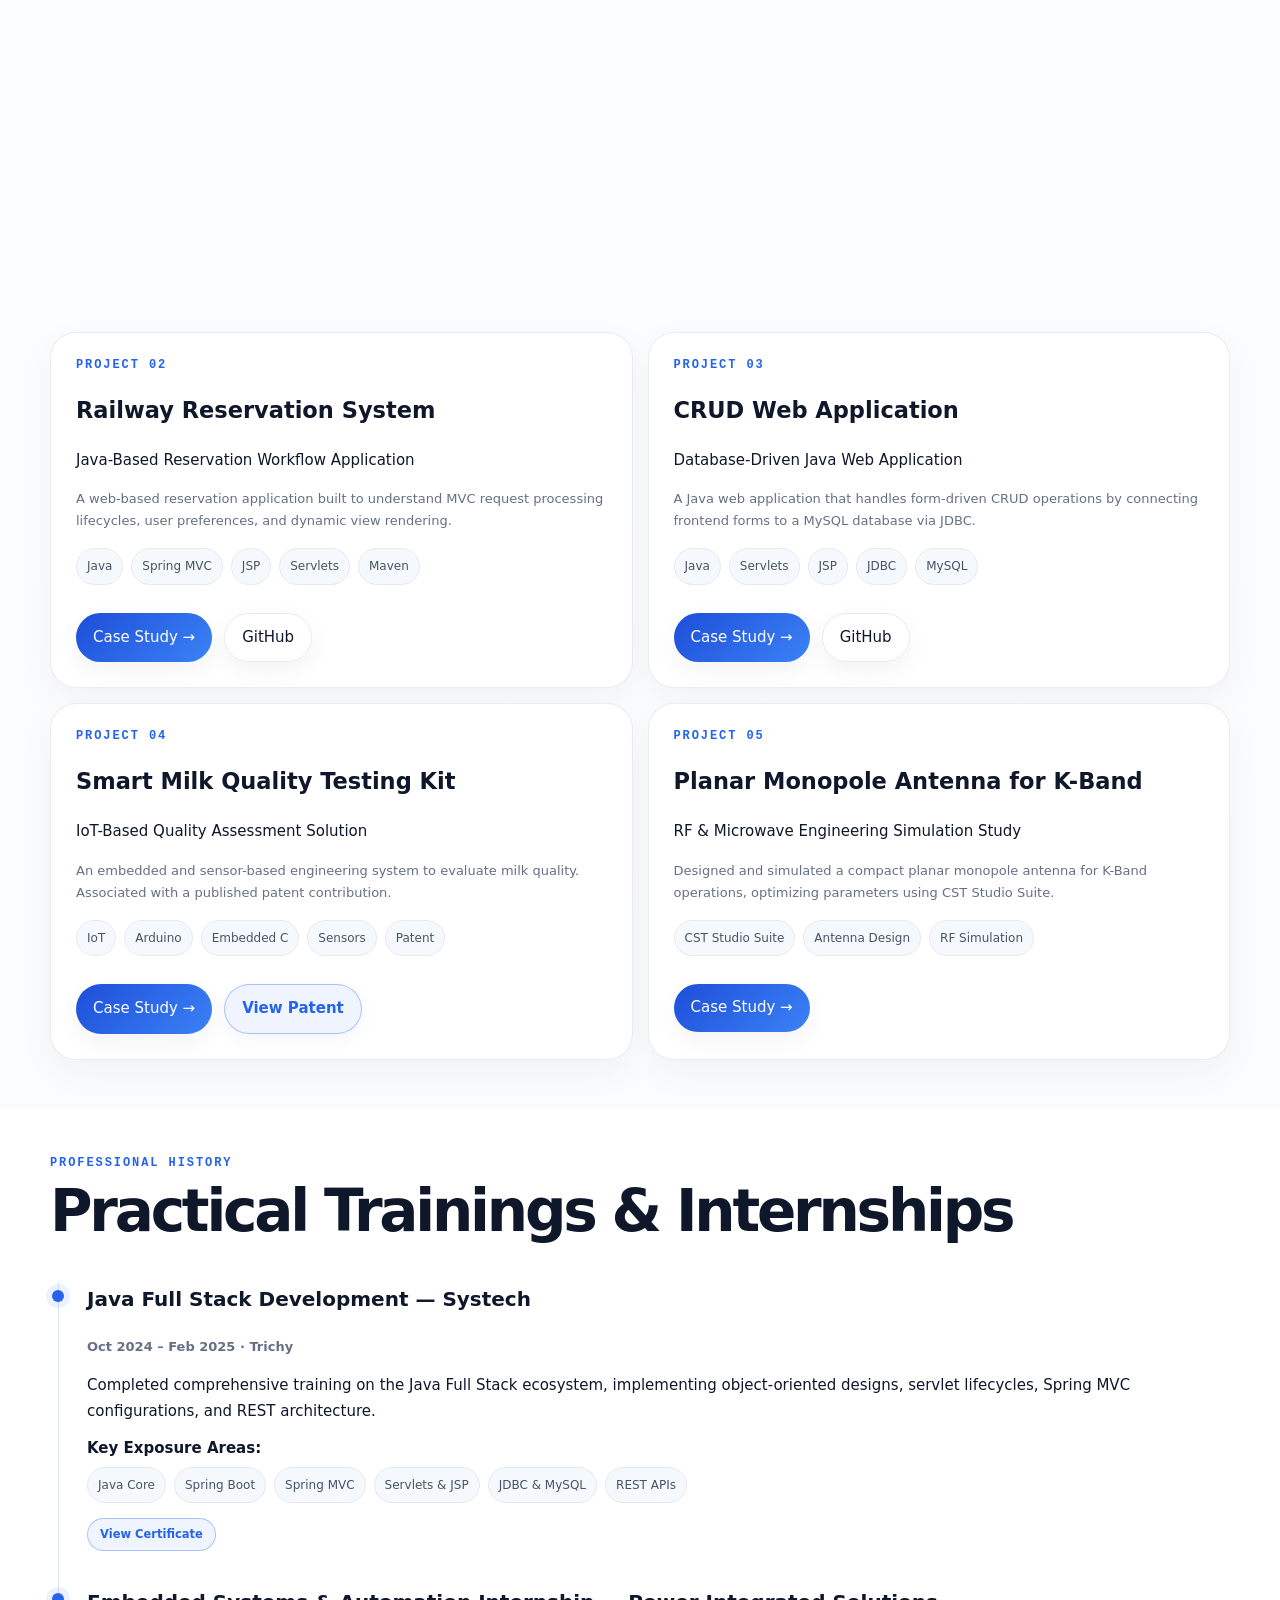
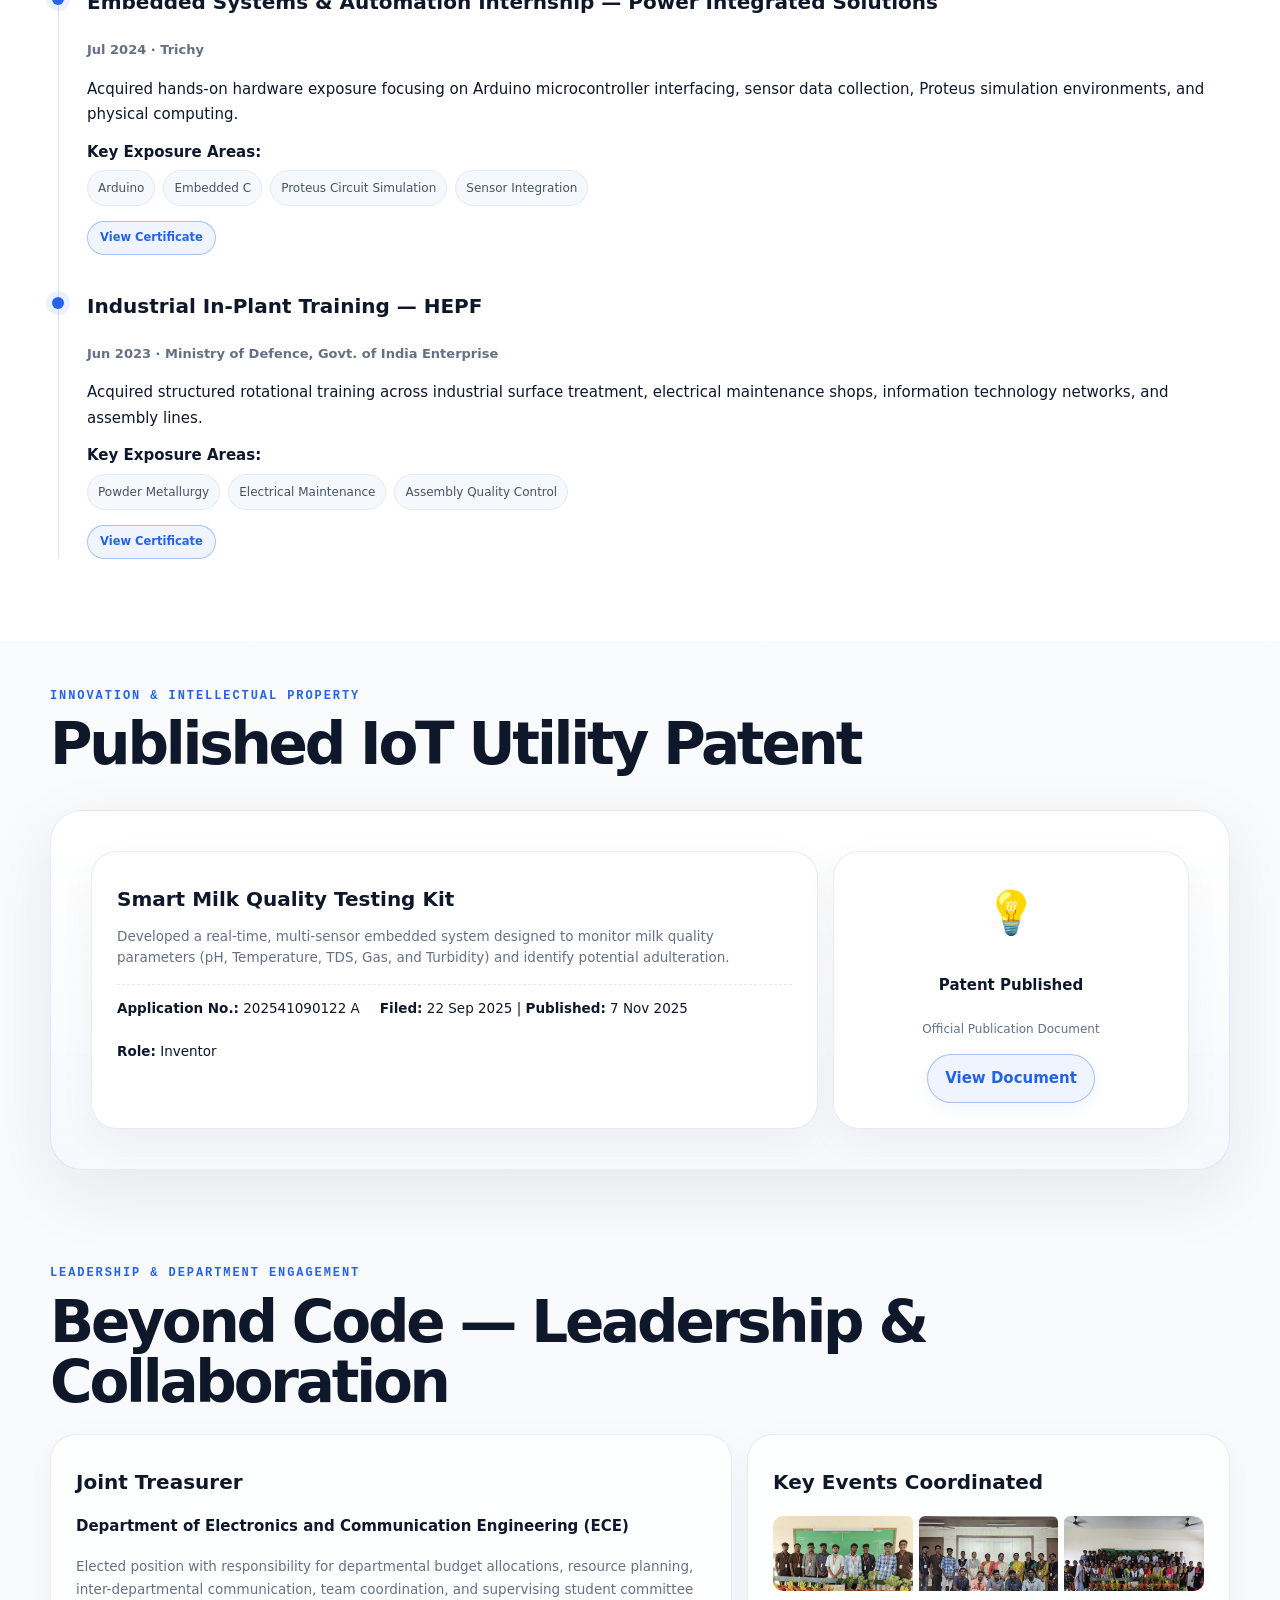
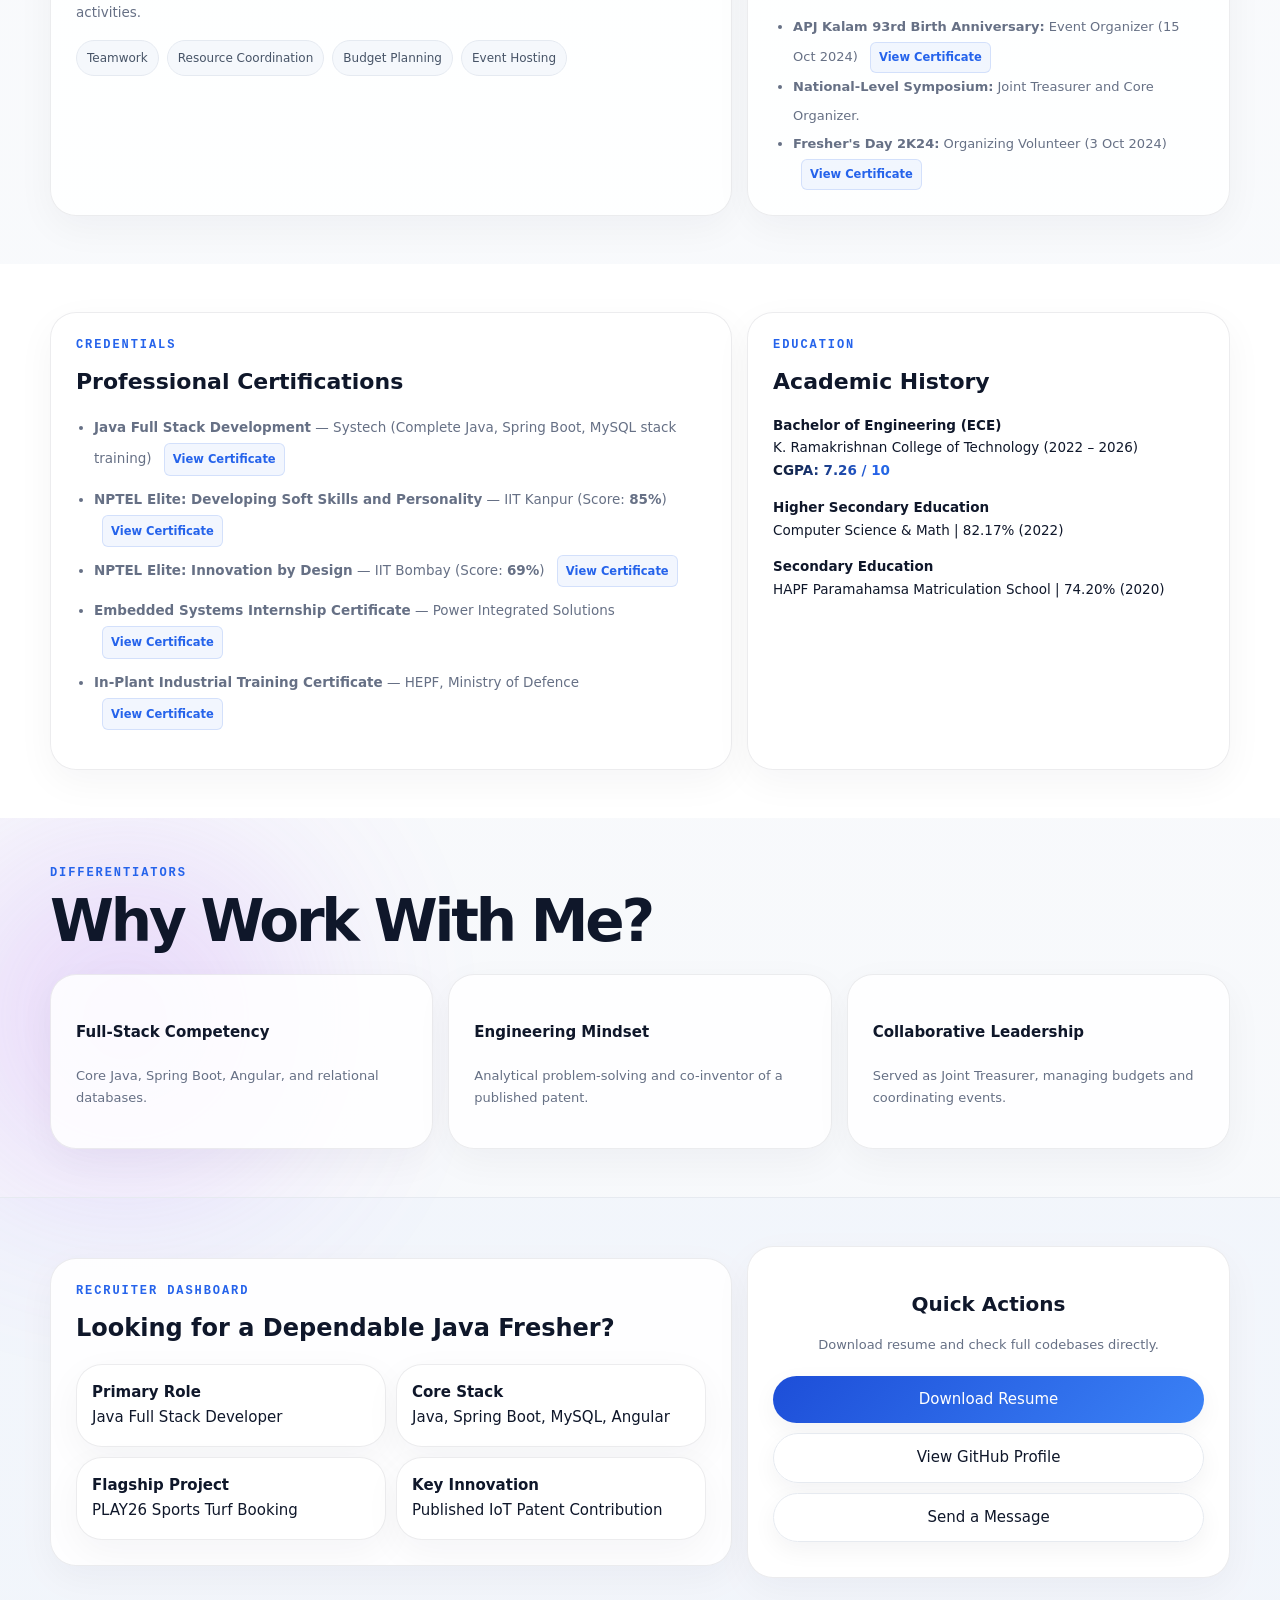
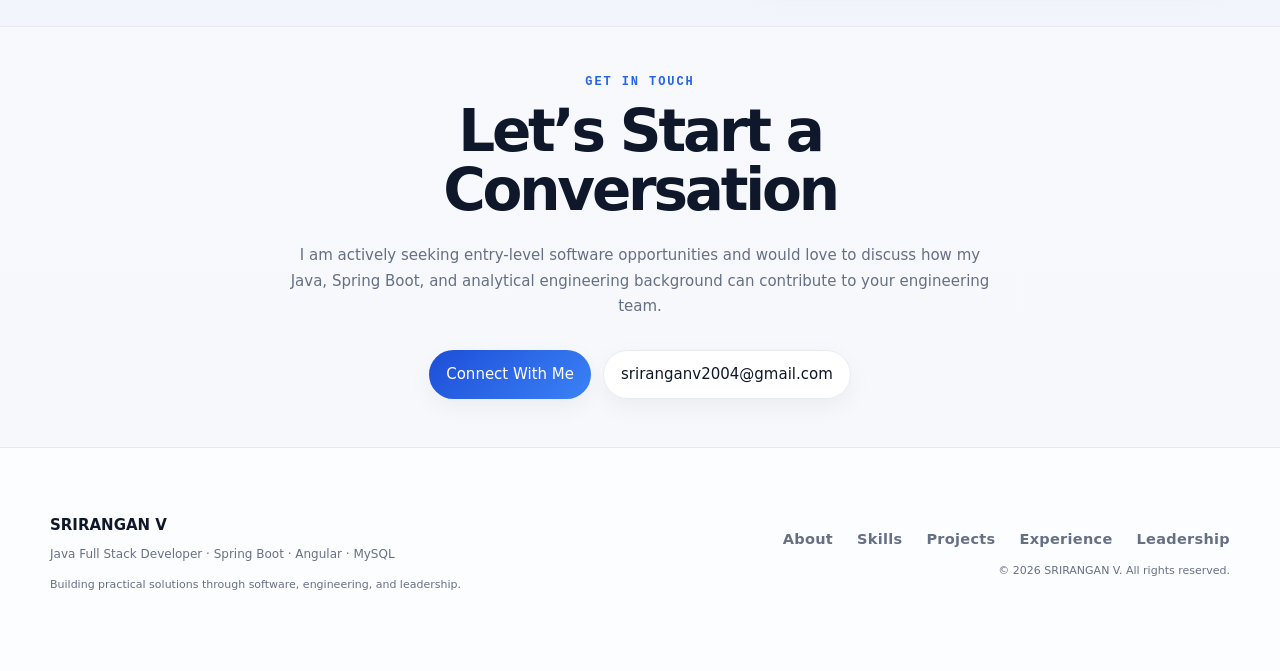
==== commit 160d4a16: "Update email address to sriranganv2004@gmail.com" ====
--- a/index.html
+++ b/index.html
@@ -612,7 +612,7 @@
         <p class="muted" style="margin-bottom:30px;">I am actively seeking entry-level software opportunities and would love to discuss how my Java, Spring Boot, and analytical engineering background can contribute to your engineering team.</p>
         <div class="actions" style="justify-content:center;">
           <a class="btn primary" href="sections/contact.html">Connect With Me</a>
-          <a class="btn" href="mailto:sriranganv110@gmail.com">sriranganv110@gmail.com</a>
+          <a class="btn" href="mailto:sriranganv2004@gmail.com">sriranganv2004@gmail.com</a>
         </div>
       </div>
     </section>
